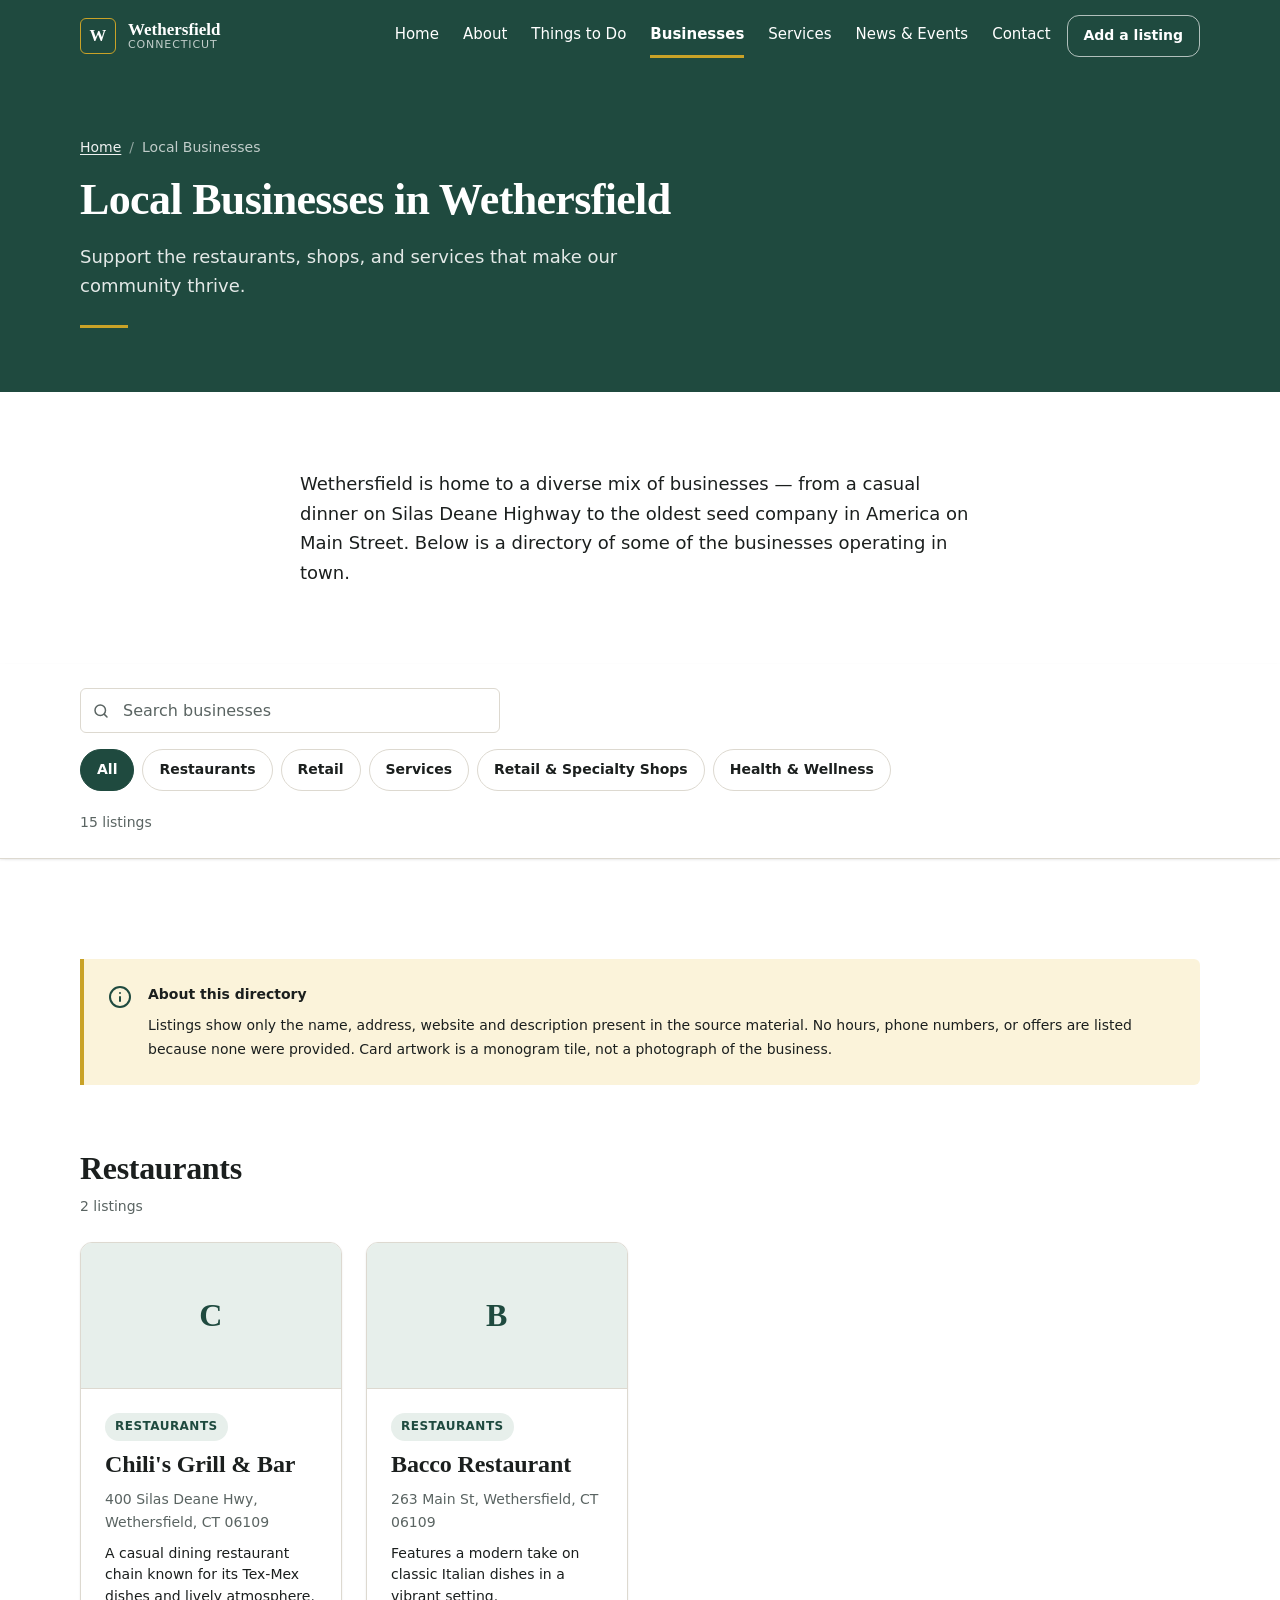
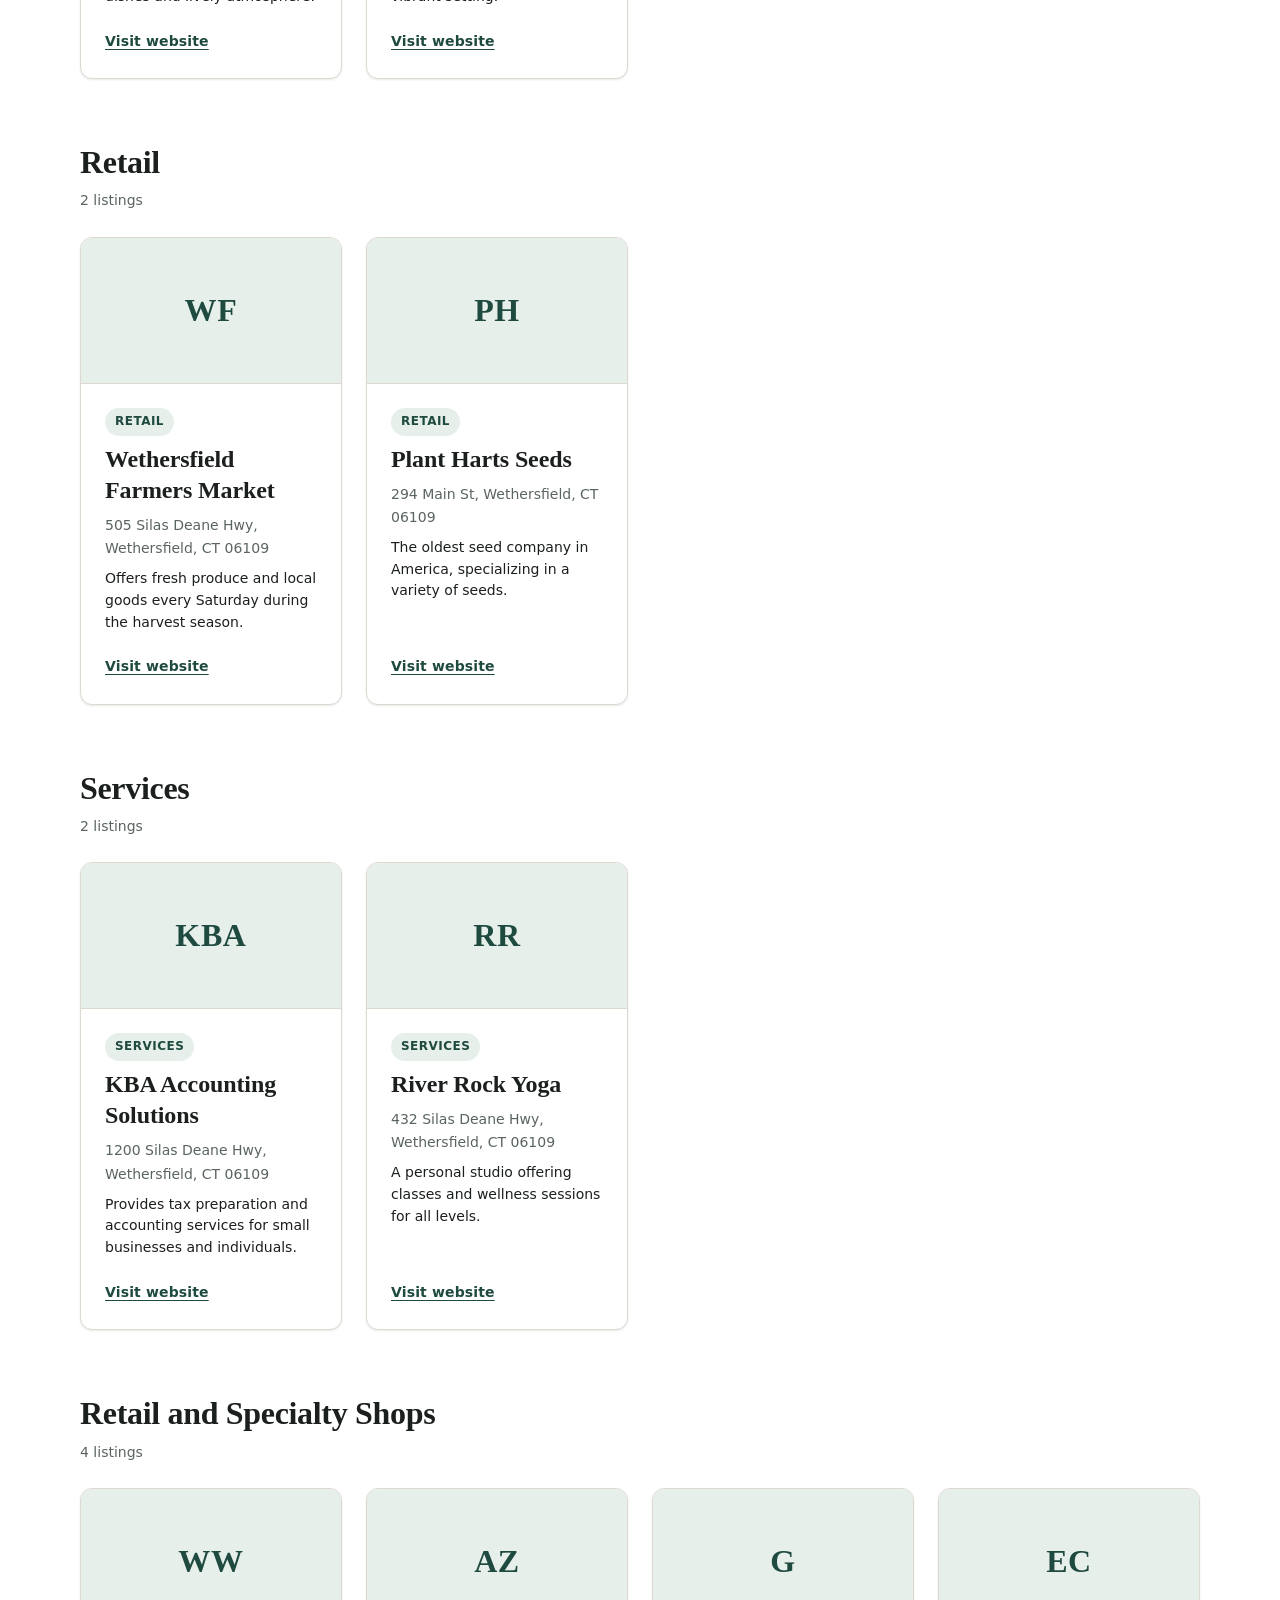
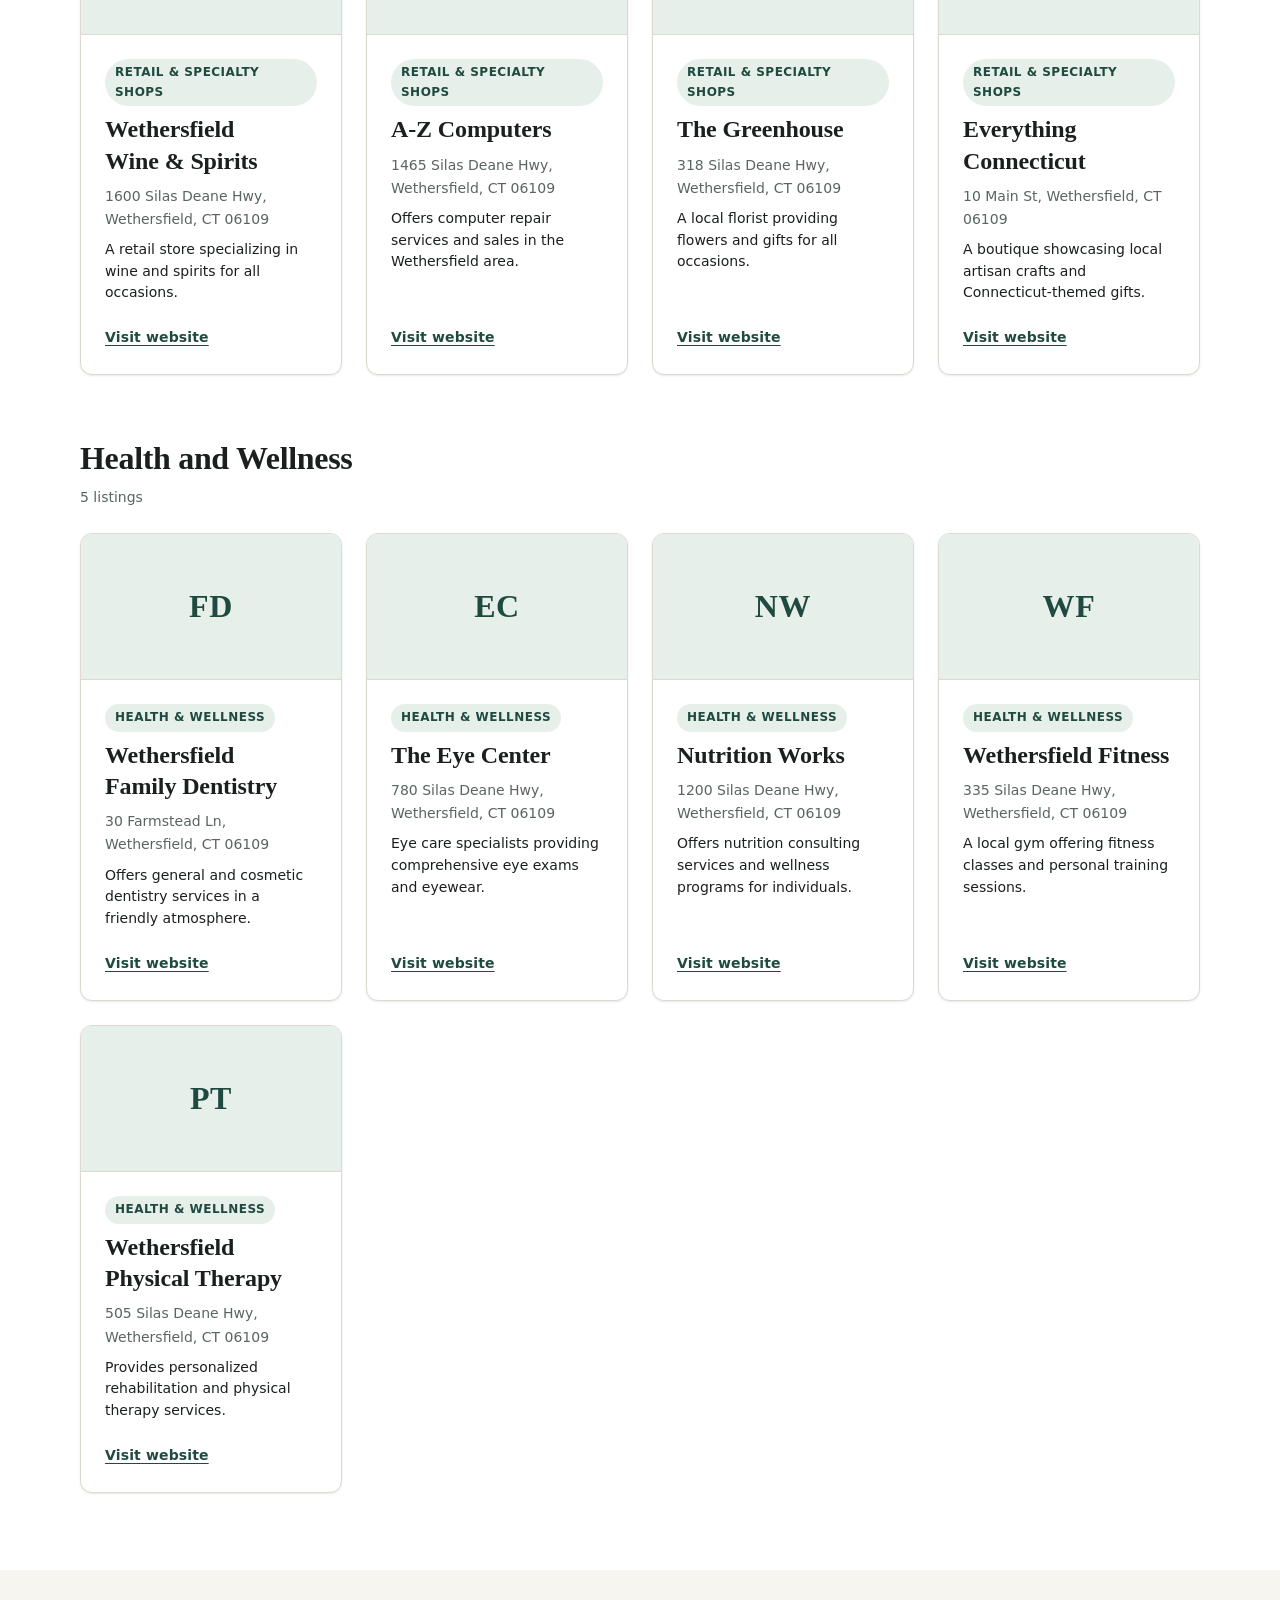
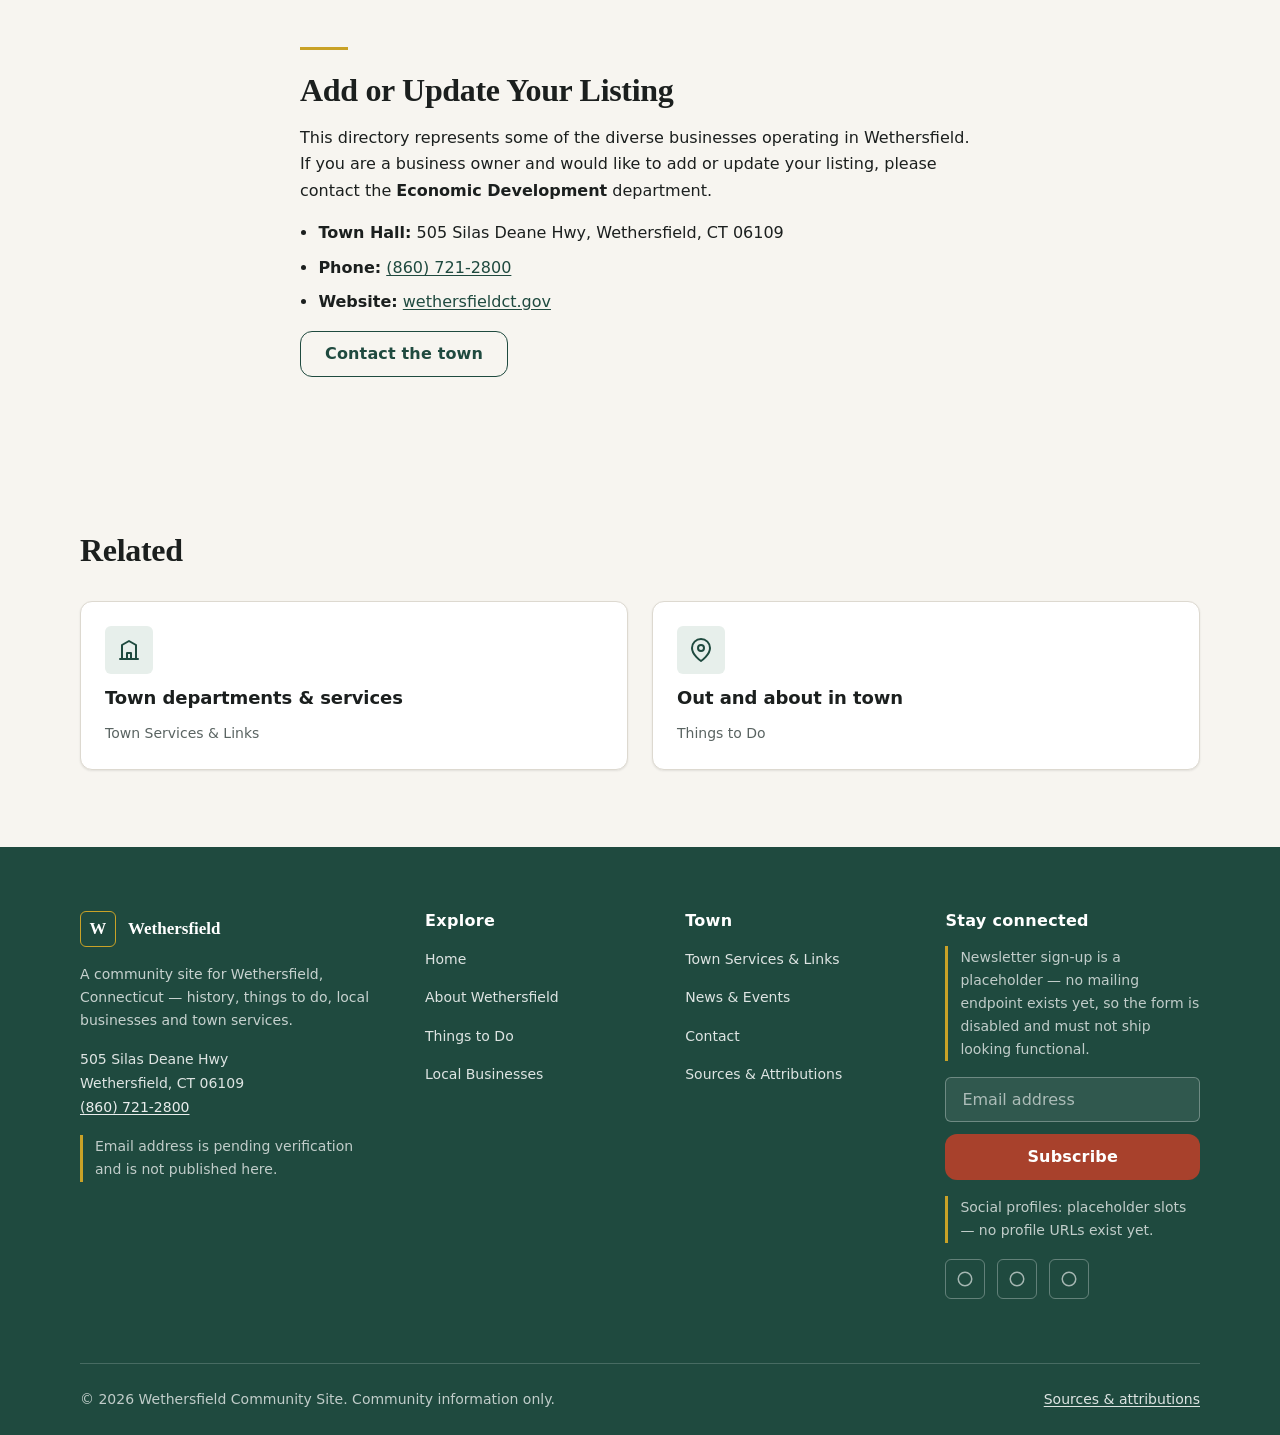
==== businesses.html @ becce9cf "Add site page: businesses.html" ====
<!DOCTYPE html>
<html lang="en">
<head>
<meta charset="utf-8">
<meta name="viewport" content="width=device-width, initial-scale=1">
<title>Wethersfield, CT Business Directory — Restaurants, Shops &amp; Services</title>
<meta name="description" content="Browse local businesses in Wethersfield, CT — restaurants, retail, specialty shops, and health &amp; wellness providers serving the community.">
<link rel="canonical" href="businesses.html">
<meta name="theme-color" content="#1F4A3F">
<meta property="og:type" content="website">
<meta property="og:site_name" content="Wethersfield Community Site">
<meta property="og:title" content="Wethersfield, CT Business Directory — Restaurants, Shops &amp; Services">
<meta property="og:description" content="Browse local businesses in Wethersfield, CT — restaurants, retail, specialty shops, and health &amp; wellness providers serving the community.">
<meta property="og:url" content="businesses.html">
<meta property="og:image" content="images/og-default.svg">
<meta property="og:image:alt" content="Wethersfield, Connecticut">
<meta name="twitter:card" content="summary_large_image">
<link rel="icon" href="images/favicon.svg" type="image/svg+xml">
<link rel="stylesheet" href="css/styles.css">
</head>
<body>
<a class="skip-link" href="#main">Skip to main content</a>

<header class="site-header">
  <div class="container header__inner">
    <a class="brand" href="index.html">
      <span class="brand__mark" aria-hidden="true">W</span>
      <span class="brand__text"><span class="brand__name">Wethersfield</span><span class="brand__sub">Connecticut</span></span>
    </a>
    <nav class="nav" aria-label="Primary">
      <ul class="nav__list">
        <li><a class="nav__link" href="index.html" title="Home">Home</a></li>
        <li><a class="nav__link" href="about.html" title="About Wethersfield">About</a></li>
        <li><a class="nav__link" href="things-to-do.html" title="Things to Do">Things to Do</a></li>
        <li><a class="nav__link" href="businesses.html" aria-current="page" title="Local Businesses">Businesses</a></li>
        <li><a class="nav__link" href="services.html" title="Town Services &amp; Links">Services</a></li>
        <li><a class="nav__link" href="news-events.html" title="News &amp; Events">News &amp; Events</a></li>
        <li><a class="nav__link" href="contact.html" title="Contact">Contact</a></li>
      </ul>
    </nav>
    <div class="header__actions">
      <a class="header__cta" href="contact.html">Add a listing</a>
      <button class="nav-toggle" type="button" aria-expanded="false" aria-controls="mobile-nav" aria-label="Open menu">
        <span class="nav-toggle__bars" aria-hidden="true"><span></span><span></span><span></span></span>
      </button>
    </div>
  </div>
</header>

<div class="mobile-nav" id="mobile-nav" aria-label="Mobile navigation">
  <div class="mobile-nav__top">
    <a class="brand" href="index.html">
      <span class="brand__mark" aria-hidden="true">W</span>
      <span class="brand__text"><span class="brand__name">Wethersfield</span><span class="brand__sub">Connecticut</span></span>
    </a>
    <button class="mobile-nav__close" type="button" aria-label="Close menu">&times;</button>
  </div>
  <nav aria-label="Primary mobile">
    <ul class="mobile-nav__list">
      <li><a class="mobile-nav__link" href="index.html">Home</a></li>
      <li><a class="mobile-nav__link" href="about.html">About</a></li>
      <li><a class="mobile-nav__link" href="things-to-do.html">Things to Do</a></li>
      <li><a class="mobile-nav__link" href="businesses.html" aria-current="page">Local Businesses</a></li>
      <li><a class="mobile-nav__link" href="services.html">Town Services</a></li>
      <li><a class="mobile-nav__link" href="news-events.html">News &amp; Events</a></li>
      <li><a class="mobile-nav__link" href="contact.html">Contact</a></li>
    </ul>
  </nav>
  <div class="mobile-nav__foot"><a class="btn btn--primary" href="contact.html">Add or update a listing</a></div>
</div>

<main id="main">

  <section class="hero--page">
    <div class="container">
      <nav class="breadcrumb" aria-label="Breadcrumb">
        <ol>
          <li><a href="index.html">Home</a></li>
          <li><span aria-current="page">Local Businesses</span></li>
        </ol>
      </nav>
      <h1>Local Businesses in Wethersfield</h1>
      <p class="lede">Support the restaurants, shops, and services that make our community thrive.</p>
      <hr class="rule-brass">
    </div>
  </section>

  <section class="section">
    <div class="container prose">
      <p class="lede">Wethersfield is home to a diverse mix of businesses — from a casual dinner on Silas Deane Highway to the oldest seed company in America on Main Street. Below is a directory of some of the businesses operating in town.</p>
    </div>
  </section>

  <!-- Directory controls -->
  <div class="filter-bar" id="directory">
    <div class="container">
      <div class="filter-bar__search">
        <svg width="18" height="18" viewBox="0 0 24 24" fill="none" stroke="currentColor" stroke-width="2" stroke-linecap="round" stroke-linejoin="round" aria-hidden="true"><circle cx="11" cy="11" r="7"/><path d="m20 20-3.5-3.5"/></svg>
        <label class="visually-hidden" for="business-search">Search businesses</label>
        <input class="input--search" id="business-search" type="search" placeholder="Search businesses" autocomplete="off">
      </div>

      <div class="chip-row" role="group" aria-label="Filter by category">
        <button class="chip" type="button" data-filter="all" aria-pressed="true">All</button>
        <button class="chip" type="button" data-filter="Restaurants" aria-pressed="false">Restaurants</button>
        <button class="chip" type="button" data-filter="Retail" aria-pressed="false">Retail</button>
        <button class="chip" type="button" data-filter="Services" aria-pressed="false">Services</button>
        <button class="chip" type="button" data-filter="Retail and Specialty Shops" aria-pressed="false">Retail &amp; Specialty Shops</button>
        <button class="chip" type="button" data-filter="Health and Wellness" aria-pressed="false">Health &amp; Wellness</button>
      </div>

      <p class="result-count" id="result-count" aria-live="polite">15 listings</p>
    </div>
  </div>

  <section class="section" aria-label="Business directory listings">
    <div class="container">
      <div class="notice-band">
        <span class="notice-band__icon" aria-hidden="true">
          <svg width="24" height="24" viewBox="0 0 24 24" fill="none" stroke="currentColor" stroke-width="2" stroke-linecap="round" stroke-linejoin="round"><circle cx="12" cy="12" r="10"/><path d="M12 16v-4"/><path d="M12 8h.01"/></svg>
        </span>
        <div class="notice-band__body">
          <p class="notice-band__title">About this directory</p>
          <p>Listings show only the name, address, website and description present in the source material. No hours, phone numbers, or offers are listed because none were provided. Card artwork is a monogram tile, not a photograph of the business.</p>
        </div>
      </div>

      <!-- Empty state (shown by JS when a filter matches nothing) -->
      <div class="empty-state" id="directory-empty" hidden>
        <svg class="empty-state__icon" width="40" height="40" viewBox="0 0 24 24" fill="none" stroke="currentColor" stroke-width="1.75" stroke-linecap="round" stroke-linejoin="round" aria-hidden="true"><circle cx="11" cy="11" r="7"/><path d="m20 20-3.5-3.5"/></svg>
        <h3>No businesses match</h3>
        <p>Try a different search term or clear the category filter.</p>
        <button class="btn btn--secondary" type="button" id="clear-filters">Clear filters</button>
      </div>

      <!-- Restaurants -->
      <div class="category-group" data-category-group="Restaurants">
        <h2>Restaurants</h2>
        <p class="category-group__count">2 listings</p>
        <div class="grid grid--business">

          <article class="card card--business business-card" data-category="Restaurants" data-name="Chili's Grill &amp; Bar" data-address="400 Silas Deane Hwy, Wethersfield, CT 06109" data-description="A casual dining restaurant chain known for its Tex-Mex dishes and lively atmosphere.">
            <div class="card__media" role="img" aria-label="Chili's Grill &amp; Bar">
              <span class="monogram" aria-hidden="true">C</span>
            </div>
            <div class="card__body">
              <span class="chip--category">Restaurants</span>
              <h3 class="card__title"><a href="https://www.chilis.com" target="_blank" rel="noopener">Chili's Grill &amp; Bar</a></h3>
              <p class="card__address tnum">400 Silas Deane Hwy, Wethersfield, CT 06109</p>
              <p class="card__desc">A casual dining restaurant chain known for its Tex-Mex dishes and lively atmosphere.</p>
              <div class="card__foot">
                <a class="btn btn--link" href="https://www.chilis.com" target="_blank" rel="noopener">Visit website</a>
              </div>
            </div>
          </article>

          <article class="card card--business business-card" data-category="Restaurants" data-name="Bacco Restaurant" data-address="263 Main St, Wethersfield, CT 06109" data-description="Features a modern take on classic Italian dishes in a vibrant setting.">
            <div class="card__media" role="img" aria-label="Bacco Restaurant">
              <span class="monogram" aria-hidden="true">B</span>
            </div>
            <div class="card__body">
              <span class="chip--category">Restaurants</span>
              <h3 class="card__title"><a href="http://www.baccorestaurant.com" target="_blank" rel="noopener">Bacco Restaurant</a></h3>
              <p class="card__address tnum">263 Main St, Wethersfield, CT 06109</p>
              <p class="card__desc">Features a modern take on classic Italian dishes in a vibrant setting.</p>
              <div class="card__foot">
                <a class="btn btn--link" href="http://www.baccorestaurant.com" target="_blank" rel="noopener">Visit website</a>
              </div>
            </div>
          </article>

        </div>
      </div>

      <!-- Retail -->
      <div class="category-group" data-category-group="Retail">
        <h2>Retail</h2>
        <p class="category-group__count">2 listings</p>
        <div class="grid grid--business">

          <article class="card card--business business-card" data-category="Retail" data-name="Wethersfield Farmers Market" data-address="505 Silas Deane Hwy, Wethersfield, CT 06109" data-description="Offers fresh produce and local goods every Saturday during the harvest season.">
            <div class="card__media" role="img" aria-label="Wethersfield Farmers Market">
              <span class="monogram" aria-hidden="true">WF</span>
            </div>
            <div class="card__body">
              <span class="chip--category">Retail</span>
              <h3 class="card__title"><a href="https://www.wethersfieldct.gov" target="_blank" rel="noopener">Wethersfield Farmers Market</a></h3>
              <p class="card__address tnum">505 Silas Deane Hwy, Wethersfield, CT 06109</p>
              <p class="card__desc">Offers fresh produce and local goods every Saturday during the harvest season.</p>
              <div class="card__foot">
                <a class="btn btn--link" href="https://www.wethersfieldct.gov" target="_blank" rel="noopener">Visit website</a>
              </div>
            </div>
          </article>

          <article class="card card--business business-card" data-category="Retail" data-name="Plant Harts Seeds" data-address="294 Main St, Wethersfield, CT 06109" data-description="The oldest seed company in America, specializing in a variety of seeds.">
            <div class="card__media" role="img" aria-label="Plant Harts Seeds">
              <span class="monogram" aria-hidden="true">PH</span>
            </div>
            <div class="card__body">
              <span class="chip--category">Retail</span>
              <h3 class="card__title"><a href="https://www.plantharts.com" target="_blank" rel="noopener">Plant Harts Seeds</a></h3>
              <p class="card__address tnum">294 Main St, Wethersfield, CT 06109</p>
              <p class="card__desc">The oldest seed company in America, specializing in a variety of seeds.</p>
              <div class="card__foot">
                <a class="btn btn--link" href="https://www.plantharts.com" target="_blank" rel="noopener">Visit website</a>
              </div>
            </div>
          </article>

        </div>
      </div>

      <!-- Services -->
      <div class="category-group" data-category-group="Services">
        <h2>Services</h2>
        <p class="category-group__count">2 listings</p>
        <div class="grid grid--business">

          <article class="card card--business business-card" data-category="Services" data-name="KBA Accounting Solutions" data-address="1200 Silas Deane Hwy, Wethersfield, CT 06109" data-description="Provides tax preparation and accounting services for small businesses and individuals.">
            <div class="card__media" role="img" aria-label="KBA Accounting Solutions">
              <span class="monogram" aria-hidden="true">KBA</span>
            </div>
            <div class="card__body">
              <span class="chip--category">Services</span>
              <h3 class="card__title"><a href="https://www.kba.com" target="_blank" rel="noopener">KBA Accounting Solutions</a></h3>
              <p class="card__address tnum">1200 Silas Deane Hwy, Wethersfield, CT 06109</p>
              <p class="card__desc">Provides tax preparation and accounting services for small businesses and individuals.</p>
              <div class="card__foot">
                <a class="btn btn--link" href="https://www.kba.com" target="_blank" rel="noopener">Visit website</a>
              </div>
            </div>
          </article>

          <article class="card card--business business-card" data-category="Services" data-name="River Rock Yoga" data-address="432 Silas Deane Hwy, Wethersfield, CT 06109" data-description="A personal studio offering classes and wellness sessions for all levels.">
            <div class="card__media" role="img" aria-label="River Rock Yoga">
              <span class="monogram" aria-hidden="true">RR</span>
            </div>
            <div class="card__body">
              <span class="chip--category">Services</span>
              <h3 class="card__title"><a href="https://www.riverrockyoga.com" target="_blank" rel="noopener">River Rock Yoga</a></h3>
              <p class="card__address tnum">432 Silas Deane Hwy, Wethersfield, CT 06109</p>
              <p class="card__desc">A personal studio offering classes and wellness sessions for all levels.</p>
              <div class="card__foot">
                <a class="btn btn--link" href="https://www.riverrockyoga.com" target="_blank" rel="noopener">Visit website</a>
              </div>
            </div>
          </article>

        </div>
      </div>

      <!-- Retail and Specialty Shops -->
      <div class="category-group" data-category-group="Retail and Specialty Shops">
        <h2>Retail and Specialty Shops</h2>
        <p class="category-group__count">4 listings</p>
        <div class="grid grid--business">

          <article class="card card--business business-card" data-category="Retail and Specialty Shops" data-name="Wethersfield Wine &amp; Spirits" data-address="1600 Silas Deane Hwy, Wethersfield, CT 06109" data-description="A retail store specializing in wine and spirits for all occasions.">
            <div class="card__media" role="img" aria-label="Wethersfield Wine &amp; Spirits">
              <span class="monogram" aria-hidden="true">WW</span>
            </div>
            <div class="card__body">
              <span class="chip--category">Retail &amp; Specialty Shops</span>
              <h3 class="card__title"><a href="https://www.wethersfieldwine.com" target="_blank" rel="noopener">Wethersfield Wine &amp; Spirits</a></h3>
              <p class="card__address tnum">1600 Silas Deane Hwy, Wethersfield, CT 06109</p>
              <p class="card__desc">A retail store specializing in wine and spirits for all occasions.</p>
              <div class="card__foot">
                <a class="btn btn--link" href="https://www.wethersfieldwine.com" target="_blank" rel="noopener">Visit website</a>
              </div>
            </div>
          </article>

          <article class="card card--business business-card" data-category="Retail and Specialty Shops" data-name="A-Z Computers" data-address="1465 Silas Deane Hwy, Wethersfield, CT 06109" data-description="Offers computer repair services and sales in the Wethersfield area.">
            <div class="card__media" role="img" aria-label="A-Z Computers">
              <span class="monogram" aria-hidden="true">AZ</span>
            </div>
            <div class="card__body">
              <span class="chip--category">Retail &amp; Specialty Shops</span>
              <h3 class="card__title"><a href="https://www.azcomputers.com" target="_blank" rel="noopener">A-Z Computers</a></h3>
              <p class="card__address tnum">1465 Silas Deane Hwy, Wethersfield, CT 06109</p>
              <p class="card__desc">Offers computer repair services and sales in the Wethersfield area.</p>
              <div class="card__foot">
                <a class="btn btn--link" href="https://www.azcomputers.com" target="_blank" rel="noopener">Visit website</a>
              </div>
            </div>
          </article>

          <article class="card card--business business-card" data-category="Retail and Specialty Shops" data-name="The Greenhouse" data-address="318 Silas Deane Hwy, Wethersfield, CT 06109" data-description="A local florist providing flowers and gifts for all occasions.">
            <div class="card__media" role="img" aria-label="The Greenhouse">
              <span class="monogram" aria-hidden="true">G</span>
            </div>
            <div class="card__body">
              <span class="chip--category">Retail &amp; Specialty Shops</span>
              <h3 class="card__title"><a href="https://www.thegreenhousect.com" target="_blank" rel="noopener">The Greenhouse</a></h3>
              <p class="card__address tnum">318 Silas Deane Hwy, Wethersfield, CT 06109</p>
              <p class="card__desc">A local florist providing flowers and gifts for all occasions.</p>
              <div class="card__foot">
                <a class="btn btn--link" href="https://www.thegreenhousect.com" target="_blank" rel="noopener">Visit website</a>
              </div>
            </div>
          </article>

          <article class="card card--business business-card" data-category="Retail and Specialty Shops" data-name="Everything Connecticut" data-address="10 Main St, Wethersfield, CT 06109" data-description="A boutique showcasing local artisan crafts and Connecticut-themed gifts.">
            <div class="card__media" role="img" aria-label="Everything Connecticut">
              <span class="monogram" aria-hidden="true">EC</span>
            </div>
            <div class="card__body">
              <span class="chip--category">Retail &amp; Specialty Shops</span>
              <h3 class="card__title"><a href="https://www.everythingconnecticut.com" target="_blank" rel="noopener">Everything Connecticut</a></h3>
              <p class="card__address tnum">10 Main St, Wethersfield, CT 06109</p>
              <p class="card__desc">A boutique showcasing local artisan crafts and Connecticut-themed gifts.</p>
              <div class="card__foot">
                <a class="btn btn--link" href="https://www.everythingconnecticut.com" target="_blank" rel="noopener">Visit website</a>
              </div>
            </div>
          </article>

        </div>
      </div>

      <!-- Health and Wellness -->
      <div class="category-group" data-category-group="Health and Wellness">
        <h2>Health and Wellness</h2>
        <p class="category-group__count">5 listings</p>
        <div class="grid grid--business">

          <article class="card card--business business-card" data-category="Health and Wellness" data-name="Wethersfield Family Dentistry" data-address="30 Farmstead Ln, Wethersfield, CT 06109" data-description="Offers general and cosmetic dentistry services in a friendly atmosphere.">
            <div class="card__media" role="img" aria-label="Wethersfield Family Dentistry">
              <span class="monogram" aria-hidden="true">FD</span>
            </div>
            <div class="card__body">
              <span class="chip--category">Health &amp; Wellness</span>
              <h3 class="card__title"><a href="https://www.wethersfieldfamilydentistry.com" target="_blank" rel="noopener">Wethersfield Family Dentistry</a></h3>
              <p class="card__address tnum">30 Farmstead Ln, Wethersfield, CT 06109</p>
              <p class="card__desc">Offers general and cosmetic dentistry services in a friendly atmosphere.</p>
              <div class="card__foot">
                <a class="btn btn--link" href="https://www.wethersfieldfamilydentistry.com" target="_blank" rel="noopener">Visit website</a>
              </div>
            </div>
          </article>

          <article class="card card--business business-card" data-category="Health and Wellness" data-name="The Eye Center" data-address="780 Silas Deane Hwy, Wethersfield, CT 06109" data-description="Eye care specialists providing comprehensive eye exams and eyewear.">
            <div class="card__media" role="img" aria-label="The Eye Center">
              <span class="monogram" aria-hidden="true">EC</span>
            </div>
            <div class="card__body">
              <span class="chip--category">Health &amp; Wellness</span>
              <h3 class="card__title"><a href="https://www.eyecenterct.com" target="_blank" rel="noopener">The Eye Center</a></h3>
              <p class="card__address tnum">780 Silas Deane Hwy, Wethersfield, CT 06109</p>
              <p class="card__desc">Eye care specialists providing comprehensive eye exams and eyewear.</p>
              <div class="card__foot">
                <a class="btn btn--link" href="https://www.eyecenterct.com" target="_blank" rel="noopener">Visit website</a>
              </div>
            </div>
          </article>

          <article class="card card--business business-card" data-category="Health and Wellness" data-name="Nutrition Works" data-address="1200 Silas Deane Hwy, Wethersfield, CT 06109" data-description="Offers nutrition consulting services and wellness programs for individuals.">
            <div class="card__media" role="img" aria-label="Nutrition Works">
              <span class="monogram" aria-hidden="true">NW</span>
            </div>
            <div class="card__body">
              <span class="chip--category">Health &amp; Wellness</span>
              <h3 class="card__title"><a href="https://www.nutritionworksct.com" target="_blank" rel="noopener">Nutrition Works</a></h3>
              <p class="card__address tnum">1200 Silas Deane Hwy, Wethersfield, CT 06109</p>
              <p class="card__desc">Offers nutrition consulting services and wellness programs for individuals.</p>
              <div class="card__foot">
                <a class="btn btn--link" href="https://www.nutritionworksct.com" target="_blank" rel="noopener">Visit website</a>
              </div>
            </div>
          </article>

          <article class="card card--business business-card" data-category="Health and Wellness" data-name="Wethersfield Fitness" data-address="335 Silas Deane Hwy, Wethersfield, CT 06109" data-description="A local gym offering fitness classes and personal training sessions.">
            <div class="card__media" role="img" aria-label="Wethersfield Fitness">
              <span class="monogram" aria-hidden="true">WF</span>
            </div>
            <div class="card__body">
              <span class="chip--category">Health &amp; Wellness</span>
              <h3 class="card__title"><a href="https://www.wethersfieldfitness.com" target="_blank" rel="noopener">Wethersfield Fitness</a></h3>
              <p class="card__address tnum">335 Silas Deane Hwy, Wethersfield, CT 06109</p>
              <p class="card__desc">A local gym offering fitness classes and personal training sessions.</p>
              <div class="card__foot">
                <a class="btn btn--link" href="https://www.wethersfieldfitness.com" target="_blank" rel="noopener">Visit website</a>
              </div>
            </div>
          </article>

          <article class="card card--business business-card" data-category="Health and Wellness" data-name="Wethersfield Physical Therapy" data-address="505 Silas Deane Hwy, Wethersfield, CT 06109" data-description="Provides personalized rehabilitation and physical therapy services.">
            <div class="card__media" role="img" aria-label="Wethersfield Physical Therapy">
              <span class="monogram" aria-hidden="true">PT</span>
            </div>
            <div class="card__body">
              <span class="chip--category">Health &amp; Wellness</span>
              <h3 class="card__title"><a href="https://www.wethersfieldpt.com" target="_blank" rel="noopener">Wethersfield Physical Therapy</a></h3>
              <p class="card__address tnum">505 Silas Deane Hwy, Wethersfield, CT 06109</p>
              <p class="card__desc">Provides personalized rehabilitation and physical therapy services.</p>
              <div class="card__foot">
                <a class="btn btn--link" href="https://www.wethersfieldpt.com" target="_blank" rel="noopener">Visit website</a>
              </div>
            </div>
          </article>

        </div>
      </div>

    </div>
  </section>

  <section class="section section--alt" aria-labelledby="add-listing">
    <div class="container prose">
      <h2 id="add-listing">Add or Update Your Listing</h2>
      <p>This directory represents some of the diverse businesses operating in Wethersfield. If you are a business owner and would like to add or update your listing, please contact the <strong>Economic Development</strong> department.</p>
      <ul>
        <li><strong>Town Hall:</strong> 505 Silas Deane Hwy, Wethersfield, CT 06109</li>
        <li><strong>Phone:</strong> <a class="tnum" href="tel:+18607212800">(860) 721-2800</a></li>
        <li><strong>Website:</strong> <a href="https://wethersfieldct.gov" target="_blank" rel="noopener">wethersfieldct.gov</a></li>
      </ul>
      <p><a class="btn btn--secondary" href="contact.html">Contact the town</a></p>
    </div>
  </section>

  <section class="section cross-links" aria-labelledby="related-title">
    <div class="container">
      <h2 id="related-title">Related</h2>
      <div class="grid grid--cards-2">
        <a class="tile" href="services.html">
          <span class="icon-tile" aria-hidden="true">
            <svg width="24" height="24" viewBox="0 0 24 24" fill="none" stroke="currentColor" stroke-width="2" stroke-linecap="round" stroke-linejoin="round"><path d="M3 21h18"/><path d="M5 21V7l7-4 7 4v14"/><path d="M10 21v-6h4v6"/></svg>
          </span>
          <h3>Town departments &amp; services</h3>
          <p>Town Services &amp; Links</p>
        </a>
        <a class="tile" href="things-to-do.html">
          <span class="icon-tile" aria-hidden="true">
            <svg width="24" height="24" viewBox="0 0 24 24" fill="none" stroke="currentColor" stroke-width="2" stroke-linecap="round" stroke-linejoin="round"><path d="M21 10c0 7-9 13-9 13s-9-6-9-13a9 9 0 0 1 18 0z"/><circle cx="12" cy="10" r="3"/></svg>
          </span>
          <h3>Out and about in town</h3>
          <p>Things to Do</p>
        </a>
      </div>
    </div>
  </section>

</main>

<footer class="site-footer">
  <div class="container">
    <div class="footer__grid">
      <div>
        <div class="footer__brand">
          <span class="brand__mark" aria-hidden="true">W</span>
          <span style="font-family:var(--font-display);font-size:1.0625rem;font-weight:600;">Wethersfield</span>
        </div>
        <p class="footer__scope">A community site for Wethersfield, Connecticut — history, things to do, local businesses and town services.</p>
        <address>
          505 Silas Deane Hwy<br>
          Wethersfield, CT 06109<br>
          <a class="tnum" href="tel:+18607212800">(860) 721-2800</a>
        </address>
        <p class="footer__placeholder" style="margin-top:var(--space-4);">Email address is pending verification and is not published here.</p>
      </div>
      <div>
        <h2>Explore</h2>
        <ul class="footer__list">
          <li><a href="index.html">Home</a></li>
          <li><a href="about.html">About Wethersfield</a></li>
          <li><a href="things-to-do.html">Things to Do</a></li>
          <li><a href="businesses.html">Local Businesses</a></li>
        </ul>
      </div>
      <div>
        <h2>Town</h2>
        <ul class="footer__list">
          <li><a href="services.html">Town Services &amp; Links</a></li>
          <li><a href="news-events.html">News &amp; Events</a></li>
          <li><a href="contact.html">Contact</a></li>
          <li><a href="sources.html">Sources &amp; Attributions</a></li>
        </ul>
      </div>
      <div>
        <h2>Stay connected</h2>
        <p class="footer__placeholder">Newsletter sign-up is a placeholder — no mailing endpoint exists yet, so the form is disabled and must not ship looking functional.</p>
        <form class="footer__form" aria-label="Newsletter sign-up (placeholder, disabled)">
          <label class="visually-hidden" for="footer-email">Email address</label>
          <input class="input" id="footer-email" name="email" type="email" placeholder="Email address" disabled>
          <button class="btn btn--primary" type="submit" disabled>Subscribe</button>
        </form>
        <p class="footer__placeholder" style="margin-top:var(--space-4);">Social profiles: placeholder slots — no profile URLs exist yet.</p>
        <ul class="footer__social" aria-label="Social profiles (placeholder)">
          <li aria-hidden="true"><svg width="18" height="18" viewBox="0 0 24 24" fill="none" stroke="currentColor" stroke-width="2"><circle cx="12" cy="12" r="9"/></svg></li>
          <li aria-hidden="true"><svg width="18" height="18" viewBox="0 0 24 24" fill="none" stroke="currentColor" stroke-width="2"><circle cx="12" cy="12" r="9"/></svg></li>
          <li aria-hidden="true"><svg width="18" height="18" viewBox="0 0 24 24" fill="none" stroke="currentColor" stroke-width="2"><circle cx="12" cy="12" r="9"/></svg></li>
        </ul>
      </div>
    </div>
    <div class="footer__bar">
      <p style="margin:0;">&copy; 2026 Wethersfield Community Site. Community information only.</p>
      <a href="sources.html">Sources &amp; attributions</a>
    </div>
  </div>
</footer>

<script src="js/app.js" defer></script>
</body>
</html>
---- css/styles.css ----
/* ==========================================================================
   Wethersfield Community Site — styles.css
   Implements design/design-system.md v1.0
   Mobile-first, no frameworks, no build step.
   ========================================================================== */

/* --------------------------------------------------------------------------
   1. Tokens
   -------------------------------------------------------------------------- */
:root {
  /* Colour */
  --color-primary: #1F4A3F;
  --color-primary-dark: #14332C;
  --color-primary-light: #E7EFEB;
  --color-secondary: #A8412C;
  --color-secondary-light: #F6E7E2;
  --color-accent: #C9A227;
  --color-ink: #1B1F1E;
  --color-ink-muted: #5A6462;
  --color-surface: #FFFFFF;
  --color-surface-alt: #F7F5F0;
  --color-border: #DDD9D0;
  --color-focus: #0B6FB8;
  --color-cta: #A8412C;
  --color-cta-hover: #8C3524;
  --color-link: #1F4A3F;
  --color-link-hover: #A8412C;
  --color-info-bg: #E7EFEB;
  --color-warn-bg: #FBF3DA;
  --color-warn-border: #C9A227;

  /* Type */
  --font-display: "Fraunces", "Iowan Old Style", Georgia, "Times New Roman", serif;
  --font-body: "Inter", system-ui, -apple-system, "Segoe UI", Roboto, Helvetica, Arial, sans-serif;
  --type-display: clamp(2.25rem, 1.6rem + 2.8vw, 3.5rem);
  --type-h1: clamp(2rem, 1.5rem + 2.2vw, 2.75rem);
  --type-h2: clamp(1.5rem, 1.25rem + 1.1vw, 2rem);
  --type-h3: clamp(1.25rem, 1.1rem + 0.6vw, 1.5rem);
  --type-h4: 1.125rem;
  --type-body-l: 1.125rem;
  --type-body: 1rem;
  --type-body-s: 0.875rem;
  --type-eyebrow: 0.8125rem;
  --type-button: 1rem;

  /* Space */
  --space-1: 4px;  --space-2: 8px;  --space-3: 12px; --space-4: 16px;
  --space-5: 24px; --space-6: 32px; --space-7: 48px; --space-8: 64px;
  --space-9: 96px; --space-10: 128px;

  /* Layout */
  --container-max: 1200px;
  --container-narrow: 760px;
  --gutter: clamp(1rem, 4vw, 2.5rem);
  --section-pad: clamp(3rem, 6vw, 5.5rem);

  /* Radius / shadow / motion */
  --radius-sm: 6px; --radius-md: 12px; --radius-lg: 20px; --radius-pill: 999px;
  --shadow-1: 0 1px 2px rgba(27,31,30,.06), 0 1px 3px rgba(27,31,30,.04);
  --shadow-2: 0 4px 12px rgba(27,31,30,.08);
  --shadow-3: 0 12px 32px rgba(27,31,30,.12);
  --ease: cubic-bezier(.2,.7,.3,1);
  --dur-fast: 120ms; --dur-base: 200ms; --dur-slow: 320ms;

  /* Depth */
  --z-base: 0; --z-sticky-header: 100; --z-dropdown: 200;
  --z-mobile-nav: 300; --z-modal: 400; --z-skip-link: 500;
}

/* --------------------------------------------------------------------------
   2. Reset & base
   -------------------------------------------------------------------------- */
*, *::before, *::after { box-sizing: border-box; }

html {
  -webkit-text-size-adjust: 100%;
  scroll-behavior: smooth;
  scroll-padding-top: 88px;
}

body {
  margin: 0;
  font-family: var(--font-body);
  font-size: var(--type-body);
  line-height: 1.65;
  color: var(--color-ink);
  background: var(--color-surface);
  -webkit-font-smoothing: antialiased;
}

h1, h2, h3, h4 {
  font-family: var(--font-display);
  font-optical-sizing: auto;
  margin: 0 0 var(--space-4);
  text-wrap: balance;
}
h1 { font-size: var(--type-h1); line-height: 1.15; letter-spacing: -0.015em; font-weight: 600; }
h2 { font-size: var(--type-h2); line-height: 1.2; letter-spacing: -0.01em; font-weight: 600; }
h3 { font-size: var(--type-h3); line-height: 1.3; letter-spacing: -0.005em; font-weight: 600; }
h4 { font-size: var(--type-h4); line-height: 1.35; font-weight: 600; font-family: var(--font-body); }

p { margin: 0 0 var(--space-4); }
p:last-child { margin-bottom: 0; }

ul, ol { margin: 0 0 var(--space-4); padding-left: 1.15em; }
li { margin-bottom: var(--space-2); }

a { color: var(--color-link); text-decoration: underline; text-underline-offset: 2px; }
a:hover { color: var(--color-link-hover); }

img, svg { max-width: 100%; display: block; }

address { font-style: normal; }

button { font: inherit; }

/* Focus: never removed without replacement */
:focus-visible {
  outline: 3px solid var(--color-focus);
  outline-offset: 2px;
  border-radius: var(--radius-sm);
}

/* --------------------------------------------------------------------------
   3. Utilities
   -------------------------------------------------------------------------- */
.container {
  width: 100%;
  max-width: var(--container-max);
  margin-inline: auto;
  padding-inline: var(--gutter);
}
.container--narrow { max-width: var(--container-narrow); }

.section { padding-block: var(--section-pad); }
.section--alt { background: var(--color-surface-alt); }
.section--tint { background: var(--color-primary-light); }
.section--primary { background: var(--color-primary); color: #fff; }
.section--primary h2 { color: #fff; }

.measure { max-width: 68ch; }
.measure--lede { max-width: 52ch; }
.measure--card { max-width: 42ch; }

.tnum { font-variant-numeric: tabular-nums; }

.visually-hidden {
  position: absolute !important;
  width: 1px; height: 1px;
  padding: 0; margin: -1px;
  overflow: hidden; clip: rect(0 0 0 0);
  white-space: nowrap; border: 0;
}

.skip-link {
  position: absolute;
  top: -100px; left: var(--space-4);
  z-index: var(--z-skip-link);
  background: var(--color-primary);
  color: #fff;
  padding: var(--space-3) var(--space-5);
  border-radius: 0 0 var(--radius-sm) var(--radius-sm);
  text-decoration: none;
  font-weight: 600;
}
.skip-link:focus { top: 0; color: #fff; }

.eyebrow {
  font-size: var(--type-eyebrow);
  font-weight: 600;
  letter-spacing: 0.08em;
  text-transform: uppercase;
  color: var(--color-secondary);
  margin: 0 0 var(--space-3);
}
.section--primary .eyebrow { color: var(--color-accent); }

.lede { font-size: var(--type-body-l); line-height: 1.65; }

.rule-brass {
  width: 48px; height: 3px;
  background: var(--color-accent);
  border: 0; margin: 0 0 var(--space-5);
}

.section-head { margin-bottom: var(--space-7); }
.section-head--row {
  display: flex; flex-wrap: wrap;
  align-items: baseline; justify-content: space-between;
  gap: var(--space-4);
}
.section-head p { color: var(--color-ink-muted); margin: 0; }

/* --------------------------------------------------------------------------
   4. Header & navigation
   -------------------------------------------------------------------------- */
.site-header {
  position: sticky;
  top: 0;
  z-index: var(--z-sticky-header);
  background: var(--color-primary);
  color: #fff;
  transition: box-shadow var(--dur-base) var(--ease);
}
.site-header.is-scrolled { box-shadow: var(--shadow-2); }

.header__inner {
  display: flex;
  align-items: center;
  gap: var(--space-4);
  min-height: 60px;
}
@media (min-width: 768px) { .header__inner { min-height: 72px; } }

.brand {
  display: flex; align-items: center; gap: var(--space-3);
  color: #fff; text-decoration: none;
  margin-right: auto;
  min-height: 44px;
}
.brand:hover { color: #fff; }
.brand__mark {
  width: 36px; height: 36px; flex: none;
  display: grid; place-items: center;
  border: 1.5px solid var(--color-accent);
  border-radius: var(--radius-sm);
  font-family: var(--font-display);
  font-size: 1.05rem; font-weight: 600;
  color: #fff;
}
.brand__text { display: flex; flex-direction: column; line-height: 1.15; }
.brand__name { font-family: var(--font-display); font-size: 1.0625rem; font-weight: 600; }
.brand__sub {
  font-size: 0.6875rem; letter-spacing: 0.08em;
  text-transform: uppercase; color: rgba(255,255,255,.72);
}

.nav { display: none; }
@media (min-width: 768px) {
  .nav { display: block; }
  .nav__list {
    display: flex; align-items: center; gap: var(--space-5);
    list-style: none; margin: 0; padding: 0;
  }
  .nav__list li { margin: 0; }
  .nav__link {
    display: inline-block;
    padding: var(--space-2) 0;
    color: #fff; text-decoration: none;
    font-size: 0.9375rem; font-weight: 500;
    border-bottom: 3px solid transparent;
    transition: border-color var(--dur-fast) var(--ease);
  }
  .nav__link:hover { color: #fff; border-bottom-color: rgba(255,255,255,.5); }
  .nav__link[aria-current="page"] {
    font-weight: 700;
    border-bottom-color: var(--color-accent);
  }
}

.header__actions { display: flex; align-items: center; gap: var(--space-2); }

.header__cta {
  display: none;
  padding: var(--space-2) var(--space-4);
  min-height: 40px;
  align-items: center;
  border: 1.5px solid rgba(255,255,255,.65);
  border-radius: var(--radius-md);
  color: #fff; text-decoration: none;
  font-size: var(--type-body-s); font-weight: 600;
  white-space: nowrap;
}
.header__cta:hover { background: rgba(255,255,255,.14); color: #fff; }
@media (min-width: 1024px) { .header__cta { display: inline-flex; } }

.nav-toggle {
  display: inline-flex;
  align-items: center; justify-content: center;
  width: 44px; height: 44px;
  padding: 0;
  background: transparent;
  border: 1.5px solid rgba(255,255,255,.4);
  border-radius: var(--radius-sm);
  color: #fff;
  cursor: pointer;
}
.nav-toggle:hover { background: rgba(255,255,255,.12); }
.nav-toggle__bars { width: 20px; height: 14px; position: relative; }
.nav-toggle__bars span {
  position: absolute; left: 0; width: 100%; height: 2px;
  background: currentColor; border-radius: 2px;
}
.nav-toggle__bars span:nth-child(1) { top: 0; }
.nav-toggle__bars span:nth-child(2) { top: 6px; }
.nav-toggle__bars span:nth-child(3) { top: 12px; }
@media (min-width: 768px) { .nav-toggle { display: none; } }

/* Mobile nav panel */
.mobile-nav {
  position: fixed;
  inset: 0;
  z-index: var(--z-mobile-nav);
  background: var(--color-primary);
  color: #fff;
  display: flex;
  flex-direction: column;
  padding: var(--space-4);
  transform: translateY(-100%);
  visibility: hidden;
  transition: transform var(--dur-slow) var(--ease), visibility var(--dur-slow);
  overflow-y: auto;
}
.mobile-nav.is-open { transform: translateY(0); visibility: visible; }
.mobile-nav__top {
  display: flex; align-items: center; justify-content: space-between;
  margin-bottom: var(--space-6);
  min-height: 44px;
}
.mobile-nav__close {
  width: 44px; height: 44px;
  display: grid; place-items: center;
  background: transparent;
  border: 1.5px solid rgba(255,255,255,.4);
  border-radius: var(--radius-sm);
  color: #fff; font-size: 1.35rem; line-height: 1;
  cursor: pointer;
}
.mobile-nav__close:hover { background: rgba(255,255,255,.12); }
.mobile-nav__list { list-style: none; margin: 0; padding: 0; }
.mobile-nav__list li { margin: 0; }
.mobile-nav__link {
  display: block;
  padding: var(--space-4) 0;
  font-family: var(--font-display);
  font-size: var(--type-h3);
  color: #fff; text-decoration: none;
  border-bottom: 1px solid rgba(255,255,255,.15);
}
.mobile-nav__link:hover { color: var(--color-accent); }
.mobile-nav__link[aria-current="page"] {
  color: var(--color-accent);
  box-shadow: inset 3px 0 0 var(--color-accent);
  padding-left: var(--space-3);
}
.mobile-nav__foot { margin-top: var(--space-7); padding-top: var(--space-5); }
@media (min-width: 768px) { .mobile-nav { display: none; } }

body.nav-open { overflow: hidden; }

/* --------------------------------------------------------------------------
   5. Hero
   -------------------------------------------------------------------------- */
.hero--home {
  background: var(--color-surface-alt);
  border-top: 2px solid var(--color-accent);
  padding-block: clamp(2.5rem, 6vw, 5rem);
}
.hero__grid { display: grid; gap: var(--space-7); }
@media (min-width: 1024px) {
  .hero__grid { grid-template-columns: 6fr 6fr; align-items: center; gap: var(--space-8); }
}
.hero__title {
  font-size: var(--type-display);
  line-height: 1.10;
  letter-spacing: -0.02em;
  font-weight: 600;
  margin-bottom: var(--space-5);
}
.hero__ctas {
  display: flex; flex-wrap: wrap; gap: var(--space-3);
  margin-top: var(--space-6);
}
.hero__media {
  aspect-ratio: 4 / 3;
  border-radius: var(--radius-md);
  overflow: hidden;
  display: grid;
  place-items: center;
  position: relative;
  background: linear-gradient(155deg, var(--color-primary-light) 0%, var(--color-primary) 80%);
}
@media (min-width: 1024px) { .hero__media { border-radius: var(--radius-lg); } }
.hero__media .media-art { width: 100%; height: 100%; }
.hero__caption {
  position: absolute;
  inset: auto 0 0 0;
  padding: var(--space-3) var(--space-4);
  background: rgba(20,51,44,.9);
  color: #fff;
  font-size: var(--type-body-s);
}

/* Interior hero */
.hero--page {
  background: var(--color-primary);
  color: #fff;
  padding-block: var(--space-8);
}
.hero--page h1 { color: #fff; margin-bottom: var(--space-4); }
.hero--page .lede { color: rgba(255,255,255,.88); max-width: 52ch; }
.breadcrumb {
  font-size: var(--type-body-s);
  color: rgba(255,255,255,.72);
  margin-bottom: var(--space-4);
}
.breadcrumb ol {
  display: flex; flex-wrap: wrap; align-items: center; gap: var(--space-2);
  list-style: none; margin: 0; padding: 0;
}
.breadcrumb li { margin: 0; display: flex; align-items: center; gap: var(--space-2); }
.breadcrumb li + li::before { content: "/"; color: rgba(255,255,255,.5); }
.breadcrumb a { color: rgba(255,255,255,.92); text-decoration: underline; }
.breadcrumb a:hover { color: #fff; }
.hero--page .rule-brass { margin-top: var(--space-5); margin-bottom: 0; }
.hero__lede { margin-top: var(--space-5); }

/* Anchor bar (Services, About) */
.anchor-bar { background: var(--color-primary-dark); }
.anchor-bar__inner { border-top: 1px solid rgba(255,255,255,.14); }
.anchor-bar__list {
  display: flex; gap: var(--space-2);
  list-style: none; margin: 0;
  padding: var(--space-3) 0;
  overflow-x: auto;
}
.anchor-bar__list li { margin: 0; flex: none; }
.anchor-bar__link {
  display: inline-block;
  padding: var(--space-2) var(--space-4);
  border: 1px solid rgba(255,255,255,.35);
  border-radius: var(--radius-pill);
  color: #fff; text-decoration: none;
  font-size: var(--type-body-s); font-weight: 600;
  white-space: nowrap;
}
.anchor-bar__link:hover { background: rgba(255,255,255,.14); color: #fff; }

/* --------------------------------------------------------------------------
   6. Buttons
   -------------------------------------------------------------------------- */
.btn {
  display: inline-flex;
  align-items: center;
  justify-content: center;
  gap: var(--space-2);
  min-height: 44px;
  padding: 0.875rem 1.5rem;
  border-radius: var(--radius-md);
  font-size: var(--type-button);
  font-weight: 600;
  letter-spacing: 0.01em;
  line-height: 1;
  text-decoration: none;
  cursor: pointer;
  border: 1.5px solid transparent;
  transition: background var(--dur-base) var(--ease),
              transform var(--dur-base) var(--ease),
              box-shadow var(--dur-base) var(--ease),
              color var(--dur-base) var(--ease);
}
.btn:hover { transform: translateY(-1px); box-shadow: var(--shadow-2); }

.btn--primary { background: var(--color-cta); color: #fff; }
.btn--primary:hover { background: var(--color-cta-hover); color: #fff; }

.btn--secondary {
  background: transparent;
  color: var(--color-primary);
  border-color: var(--color-primary);
}
.btn--secondary:hover { background: var(--color-primary-light); color: var(--color-primary); }

.btn--ghost-inverse {
  background: transparent;
  color: #fff;
  border-color: rgba(255,255,255,.65);
}
.btn--ghost-inverse:hover { background: rgba(255,255,255,.14); color: #fff; }

.btn--link {
  display: inline-flex;
  align-items: center;
  gap: var(--space-2);
  min-height: 0;
  padding: 0;
  border: 0;
  border-radius: 0;
  background: none;
  color: var(--color-link);
  font-size: var(--type-body-s);
  font-weight: 600;
  text-decoration: underline;
  text-underline-offset: 3px;
}
.btn--link:hover { color: var(--color-link-hover); transform: none; box-shadow: none; }

/* --------------------------------------------------------------------------
   7. Cards
   -------------------------------------------------------------------------- */
.card {
  background: var(--color-surface);
  border: 1px solid var(--color-border);
  border-radius: var(--radius-md);
  padding: var(--space-5);
  box-shadow: var(--shadow-1);
  transition: box-shadow var(--dur-base) var(--ease),
              transform var(--dur-base) var(--ease),
              border-color var(--dur-base) var(--ease);
}

.grid { display: grid; gap: var(--space-5); }

.grid--cards-3 { grid-template-columns: 1fr; }
@media (min-width: 640px) { .grid--cards-3 { grid-template-columns: repeat(2, 1fr); } }
@media (min-width: 1024px) { .grid--cards-3 { grid-template-columns: repeat(3, 1fr); } }

.grid--cards-2 { grid-template-columns: 1fr; }
@media (min-width: 640px) { .grid--cards-2 { grid-template-columns: repeat(2, 1fr); } }

.grid--business { grid-template-columns: 1fr; }
@media (min-width: 640px) { .grid--business { grid-template-columns: repeat(2, 1fr); } }
@media (min-width: 1024px) { .grid--business { grid-template-columns: repeat(3, 1fr); } }
@media (min-width: 1280px) { .grid--business { grid-template-columns: repeat(4, 1fr); } }

.grid--stats { grid-template-columns: 1fr; }
@media (min-width: 640px) { .grid--stats { grid-template-columns: repeat(2, 1fr); } }
@media (min-width: 1024px) { .grid--stats { grid-template-columns: repeat(4, 1fr); } }

.grid--tiles { grid-template-columns: 1fr; }
@media (min-width: 640px) { .grid--tiles { grid-template-columns: repeat(2, 1fr); } }
@media (min-width: 1024px) { .grid--tiles { grid-template-columns: repeat(4, 1fr); } }

/* Business card */
.card--business {
  display: flex;
  flex-direction: column;
  position: relative;
  padding: 0;
  overflow: hidden;
}
.card--business:hover {
  box-shadow: var(--shadow-2);
  transform: translateY(-2px);
  border-color: var(--color-primary-light);
}
.card__media {
  aspect-ratio: 16 / 9;
  background: var(--color-primary-light);
  display: grid;
  place-items: center;
  border-bottom: 1px solid var(--color-border);
}
.monogram {
  font-family: var(--font-display);
  font-size: 2rem;
  font-weight: 600;
  color: var(--color-primary);
  letter-spacing: 0.02em;
}
.card__body {
  padding: var(--space-5);
  display: flex;
  flex-direction: column;
  gap: var(--space-2);
  flex: 1;
}
.chip--category {
  align-self: flex-start;
  font-size: 0.75rem;
  font-weight: 600;
  letter-spacing: 0.04em;
  text-transform: uppercase;
  color: var(--color-primary);
  background: var(--color-primary-light);
  border-radius: var(--radius-pill);
  padding: 4px 10px;
}
.card__title {
  font-family: var(--font-display);
  font-size: var(--type-h3);
  font-weight: 600;
  line-height: 1.3;
  margin: 0;
}
.card__title a { color: var(--color-ink); text-decoration: none; }
.card__title a::after { content: ""; position: absolute; inset: 0; }
.card__title a:hover { color: var(--color-link-hover); }
.card__address {
  font-size: var(--type-body-s);
  color: var(--color-ink-muted);
  margin: 0;
}
.card__desc {
  font-size: var(--type-body-s);
  line-height: 1.55;
  max-width: 42ch;
  margin: 0;
}
.card__foot { margin-top: auto; padding-top: var(--space-3); }

/* Attraction card */
.card--attraction { display: flex; flex-direction: column; padding: 0; overflow: hidden; }
.card--attraction .card__media { aspect-ratio: 4 / 3; }
.media-art { width: 100%; height: 100%; }

/* Service card */
.card--service { display: flex; flex-direction: column; gap: var(--space-3); }
.card--service h3 { margin: 0; font-size: var(--type-h4); font-family: var(--font-body); font-weight: 600; }
.card--service p { font-size: var(--type-body-s); margin: 0; color: var(--color-ink); }
.card--service .card__foot { padding-top: var(--space-2); }

.icon-tile {
  width: 48px; height: 48px; flex: none;
  display: grid; place-items: center;
  border-radius: var(--radius-sm);
  background: var(--color-primary-light);
  color: var(--color-primary);
}
.icon-tile--brass { background: var(--color-warn-bg); }

/* Stat card */
.card--stat { text-align: left; }
.card__figure {
  display: block;
  font-family: var(--font-display);
  font-size: var(--type-h1);
  font-weight: 600;
  line-height: 1;
  color: var(--color-primary);
  margin-bottom: var(--space-2);
}
.card__label {
  display: block;
  font-size: 0.75rem;
  font-weight: 600;
  letter-spacing: 0.08em;
  text-transform: uppercase;
  color: var(--color-ink-muted);
}

/* Quick-link tile */
.tile {
  display: flex;
  flex-direction: column;
  gap: var(--space-3);
  padding: var(--space-5);
  background: var(--color-surface);
  border: 1px solid var(--color-border);
  border-radius: var(--radius-md);
  box-shadow: var(--shadow-1);
  text-decoration: none;
  color: var(--color-ink);
  transition: box-shadow var(--dur-base) var(--ease), transform var(--dur-base) var(--ease);
}
.tile:hover { box-shadow: var(--shadow-2); transform: translateY(-2px); color: var(--color-ink); }
.tile h3 { margin: 0; font-size: var(--type-h4); font-family: var(--font-body); font-weight: 600; }
.tile p { margin: 0; font-size: var(--type-body-s); color: var(--color-ink-muted); }

/* --------------------------------------------------------------------------
   8. Splits, prose, tables, lists
   -------------------------------------------------------------------------- */
.split { display: grid; gap: var(--space-7); }
@media (min-width: 1024px) {
  .split--8-4 { grid-template-columns: 8fr 4fr; align-items: start; }
  .split--6-6 { grid-template-columns: 6fr 6fr; align-items: start; }
}

.prose { max-width: var(--container-narrow); }
.prose h2 {
  margin-top: var(--space-8);
  padding-top: var(--space-5);
  position: relative;
}
.prose h2::before {
  content: "";
  position: absolute;
  top: 0; left: 0;
  width: 48px; height: 3px;
  background: var(--color-accent);
}
.prose h2:first-child { margin-top: 0; }
.prose h3 { margin-top: var(--space-6); }

.source-row {
  display: flex;
  flex-wrap: wrap;
  gap: var(--space-4);
  margin-top: var(--space-4);
  padding-top: var(--space-4);
  border-top: 1px solid var(--color-border);
}
.source-link {
  display: inline-flex;
  align-items: center;
  gap: var(--space-2);
  font-size: var(--type-body-s);
  color: var(--color-ink-muted);
  margin: 0;
}
.source-link a { color: var(--color-ink-muted); }
.source-link a:hover { color: var(--color-link-hover); }

.table-wrap { overflow-x: auto; margin-block: var(--space-5); }
.data-table { width: 100%; border-collapse: collapse; font-size: var(--type-body-s); }
.data-table caption {
  text-align: left;
  font-size: var(--type-body-s);
  color: var(--color-ink-muted);
  margin-bottom: var(--space-2);
}
.data-table th, .data-table td {
  text-align: left;
  padding: var(--space-3) var(--space-4);
  border-bottom: 1px solid var(--color-border);
}
.data-table th { font-weight: 600; background: var(--color-primary-light); color: var(--color-primary); }

.list--plain { list-style: none; margin: 0; padding: 0; }
.list--plain li { padding: var(--space-4) 0; border-bottom: 1px solid var(--color-border); margin: 0; }
.list--plain li:first-child { border-top: 1px solid var(--color-border); }

.detail-list { margin: 0; padding: 0; list-style: none; }
.detail-list li {
  display: flex; gap: var(--space-3);
  align-items: flex-start;
  padding: var(--space-3) 0;
  border-bottom: 1px solid var(--color-border);
  margin: 0;
  font-size: var(--type-body-s);
}
.detail-list li:last-child { border-bottom: 0; }
.detail-list svg { flex: none; margin-top: 3px; color: var(--color-primary); }

/* --------------------------------------------------------------------------
   9. Notice band
   -------------------------------------------------------------------------- */
.notice-band {
  display: flex;
  gap: var(--space-4);
  background: var(--color-warn-bg);
  border-left: 4px solid var(--color-warn-border);
  border-radius: 0 var(--radius-sm) var(--radius-sm) 0;
  padding: var(--space-5);
  margin-block: var(--space-5);
}
.notice-band__icon { flex: none; color: var(--color-primary); margin-top: 2px; }
.notice-band__body { font-size: var(--type-body-s); color: var(--color-ink); }
.notice-band__title { font-weight: 700; margin-bottom: var(--space-2); }
.notice-band__body p { margin: 0 0 var(--space-2); }
.notice-band__body p:last-child { margin-bottom: 0; }

.notice-inline {
  display: inline-flex;
  align-items: center;
  gap: var(--space-2);
  background: var(--color-warn-bg);
  border-left: 3px solid var(--color-warn-border);
  border-radius: 0 var(--radius-sm) var(--radius-sm) 0;
  padding: var(--space-2) var(--space-3);
  font-size: var(--type-body-s);
  color: var(--color-ink);
}

/* --------------------------------------------------------------------------
   10. Directory controls
   -------------------------------------------------------------------------- */
.filter-bar {
  background: var(--color-surface);
  border-bottom: 1px solid var(--color-border);
  padding-block: var(--space-5);
}
@media (min-width: 768px) {
  .filter-bar {
    position: sticky;
    top: 72px;
    z-index: 50;
    box-shadow: var(--shadow-1);
  }
}
.filter-bar__search { position: relative; max-width: 420px; margin-bottom: var(--space-4); }
.filter-bar__search svg {
  position: absolute;
  left: var(--space-3);
  top: 50%;
  transform: translateY(-50%);
  color: var(--color-ink-muted);
  pointer-events: none;
}
.input--search {
  width: 100%;
  min-height: 44px;
  padding: var(--space-3) var(--space-4) var(--space-3) calc(var(--space-4) + 26px);
  font-family: var(--font-body);
  font-size: var(--type-body);
  color: var(--color-ink);
  background: var(--color-surface);
  border: 1px solid var(--color-border);
  border-radius: var(--radius-sm);
}
.input--search::placeholder { color: var(--color-ink-muted); }

.chip-row {
  display: flex;
  gap: var(--space-2);
  overflow-x: auto;
  padding-bottom: var(--space-2);
  margin-bottom: var(--space-3);
  -webkit-overflow-scrolling: touch;
}
.chip {
  flex: none;
  min-height: 36px;
  padding: var(--space-2) var(--space-4);
  border: 1px solid var(--color-border);
  border-radius: var(--radius-pill);
  background: var(--color-surface);
  color: var(--color-ink);
  font-size: var(--type-body-s);
  font-weight: 600;
  cursor: pointer;
  white-space: nowrap;
  transition: background var(--dur-fast) var(--ease), color var(--dur-fast) var(--ease);
}
.chip:hover { border-color: var(--color-primary); }
.chip[aria-pressed="true"] {
  background: var(--color-primary);
  border-color: var(--color-primary);
  color: #fff;
}
.result-count { font-size: var(--type-body-s); color: var(--color-ink-muted); margin: 0; }

.empty-state {
  text-align: center;
  padding: var(--space-9) var(--space-5);
  border: 1px dashed var(--color-border);
  border-radius: var(--radius-md);
  background: var(--color-surface-alt);
}
.empty-state__icon { color: var(--color-accent); margin: 0 auto var(--space-4); }
.empty-state h3 { margin-bottom: var(--space-3); }
.empty-state p { color: var(--color-ink-muted); font-size: var(--type-body-s); margin-bottom: var(--space-5); }

.category-group { margin-top: var(--space-8); }
.category-group > h2 { margin-bottom: var(--space-2); }
.category-group__count { font-size: var(--type-body-s); color: var(--color-ink-muted); margin: 0 0 var(--space-5); }
.category-group[hidden] { display: none; }
.business-card[hidden] { display: none; }

/* --------------------------------------------------------------------------
   11. Forms
   -------------------------------------------------------------------------- */
.field { margin-bottom: var(--space-5); }
.field label {
  display: block;
  font-size: var(--type-body-s);
  font-weight: 600;
  margin-bottom: var(--space-2);
}
.field .hint { display: block; font-weight: 400; color: var(--color-ink-muted); font-size: var(--type-body-s); }
.input, .textarea, .select {
  width: 100%;
  min-height: 44px;
  padding: var(--space-3) var(--space-4);
  font-family: var(--font-body);
  font-size: var(--type-body);
  color: var(--color-ink);
  background: var(--color-surface);
  border: 1px solid var(--color-border);
  border-radius: var(--radius-sm);
}
.textarea { min-height: 140px; resize: vertical; }
.field-row { display: grid; gap: var(--space-5); }
@media (min-width: 768px) { .field-row { grid-template-columns: 1fr 1fr; } }
.required { color: var(--color-secondary); font-weight: 700; }

.form-note {
  font-size: var(--type-body-s);
  color: var(--color-ink-muted);
  margin-top: var(--space-4);
}

/* --------------------------------------------------------------------------
   12. Cross-link band
   -------------------------------------------------------------------------- */
.cross-links { background: var(--color-surface-alt); }
.cross-links h2 { margin-bottom: var(--space-6); }

/* --------------------------------------------------------------------------
   13. Closing CTA band
   -------------------------------------------------------------------------- */
.cta-band {
  background: var(--color-primary);
  color: #fff;
  padding-block: var(--space-8);
  text-align: center;
}
.cta-band h2 { color: #fff; margin-bottom: var(--space-5); }
.cta-band p { color: rgba(255,255,255,.85); max-width: 52ch; margin-inline: auto; margin-bottom: var(--space-6); }

/* --------------------------------------------------------------------------
   14. Footer
   -------------------------------------------------------------------------- */
.site-footer {
  background: var(--color-primary);
  color: #fff;
  padding-block: var(--space-8) var(--space-5);
}
.footer__grid {
  display: grid;
  gap: var(--space-7);
  grid-template-columns: 1fr;
}
@media (min-width: 640px) { .footer__grid { grid-template-columns: repeat(2, 1fr); } }
@media (min-width: 1024px) { .footer__grid { grid-template-columns: 1.4fr 1fr 1fr 1.2fr; } }

.site-footer h2, .site-footer h3 {
  font-family: var(--font-body);
  font-size: var(--type-body);
  font-weight: 600;
  color: #fff;
  margin: 0 0 var(--space-4);
  letter-spacing: 0.02em;
}
.footer__brand { display: flex; align-items: center; gap: var(--space-3); margin-bottom: var(--space-4); }
.footer__brand .brand__mark { border-color: var(--color-accent); }
.footer__scope { font-size: var(--type-body-s); color: rgba(255,255,255,.75); margin-bottom: var(--space-4); }
.site-footer address { font-size: var(--type-body-s); color: rgba(255,255,255,.85); line-height: 1.7; }
.site-footer address a { color: rgba(255,255,255,.9); }
.site-footer address a:hover { color: #fff; }

.footer__list { list-style: none; margin: 0; padding: 0; }
.footer__list li { margin: 0 0 var(--space-3); }
.footer__list a {
  color: rgba(255,255,255,.85);
  text-decoration: none;
  font-size: var(--type-body-s);
  display: inline-flex;
  min-height: 24px;
  align-items: center;
}
.footer__list a:hover { color: #fff; text-decoration: underline; }

.footer__form { display: flex; flex-direction: column; gap: var(--space-3); }
.footer__form .input {
  background: rgba(255,255,255,.08);
  border-color: rgba(255,255,255,.3);
  color: #fff;
}
.footer__form .input::placeholder { color: rgba(255,255,255,.6); }
.footer__placeholder {
  font-size: var(--type-body-s);
  color: rgba(255,255,255,.72);
  border-left: 3px solid var(--color-accent);
  padding-left: var(--space-3);
  margin: 0 0 var(--space-4);
}
.footer__social {
  display: flex; gap: var(--space-3); list-style: none; margin: 0; padding: 0;
}
.footer__social li {
  margin: 0;
  width: 40px; height: 40px;
  display: grid; place-items: center;
  border: 1px solid rgba(255,255,255,.3);
  border-radius: var(--radius-sm);
  color: rgba(255,255,255,.6);
}

.footer__bar {
  margin-top: var(--space-8);
  padding-top: var(--space-5);
  border-top: 1px solid rgba(255,255,255,.18);
  display: flex; flex-wrap: wrap; gap: var(--space-4);
  align-items: center; justify-content: space-between;
  font-size: var(--type-body-s);
  color: rgba(255,255,255,.72);
}
.footer__bar a { color: rgba(255,255,255,.85); }
.footer__bar a:hover { color: #fff; }

/* --------------------------------------------------------------------------
   15. Self-hosted fonts (optional; system fallbacks used if absent)
   -------------------------------------------------------------------------- */
@font-face {
  font-family: "Inter";
  src: local("Inter");
  font-display: swap;
}

/* --------------------------------------------------------------------------
   16. Print
   -------------------------------------------------------------------------- */
@media print {
  .site-header, .mobile-nav, .filter-bar, .cta-band, .skip-link { display: none !important; }
  .hero--page { background: #fff; color: #000; }
  .hero--page h1, .hero--page .lede { color: #000; }
  a[href^="http"]::after { content: " (" attr(href) ")"; font-size: 0.75em; }
}
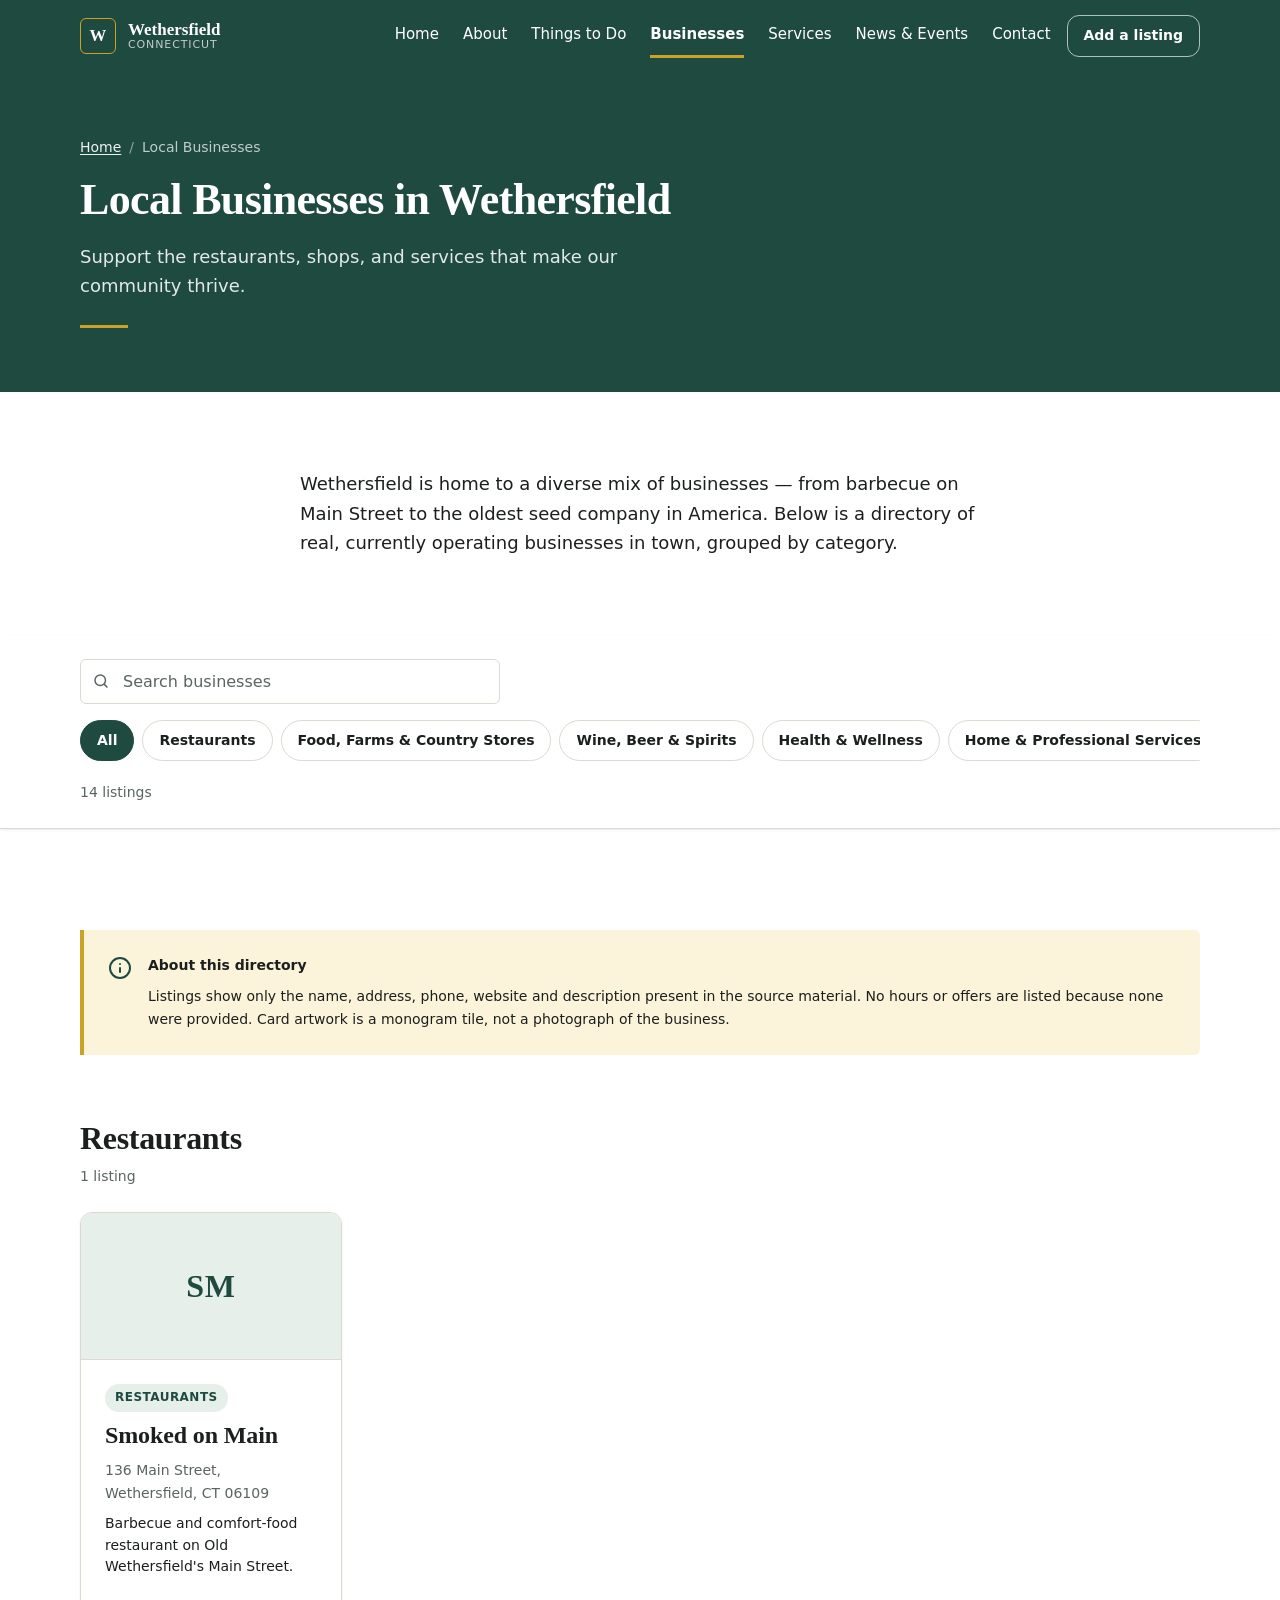
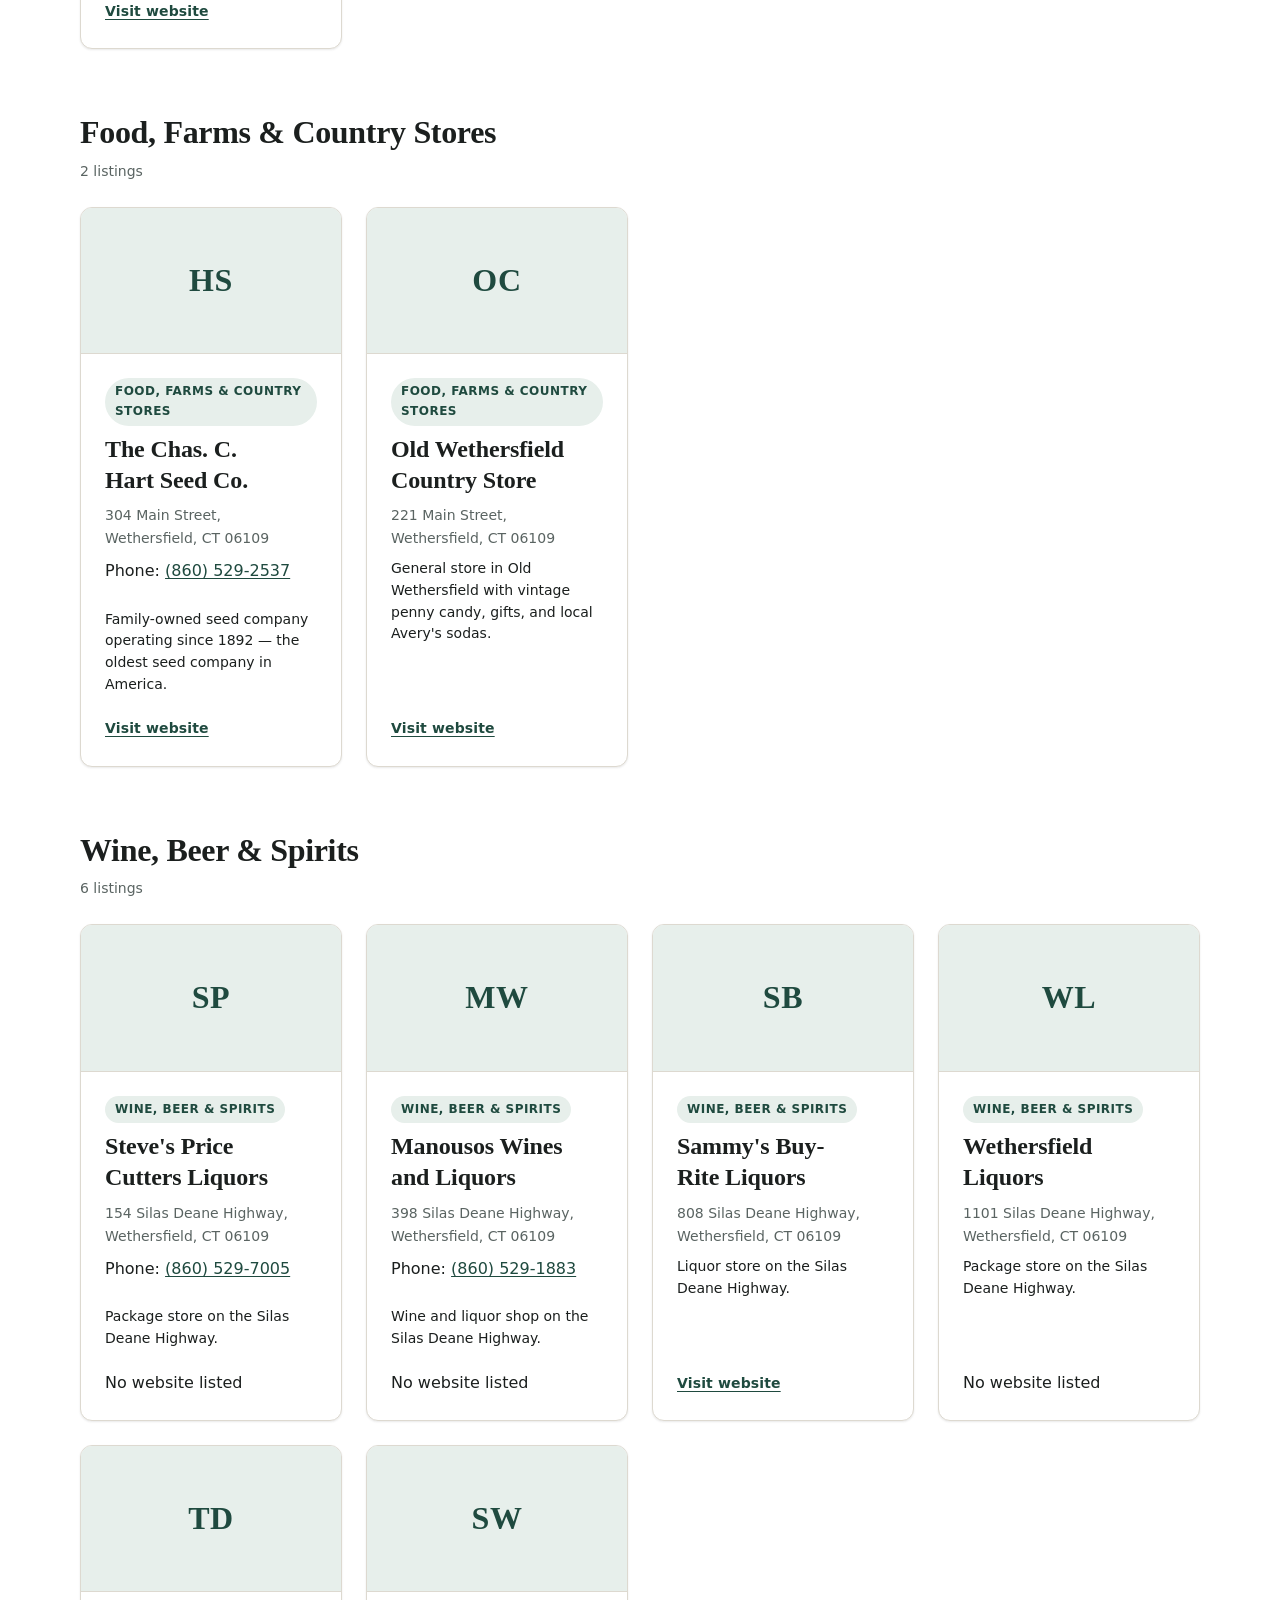
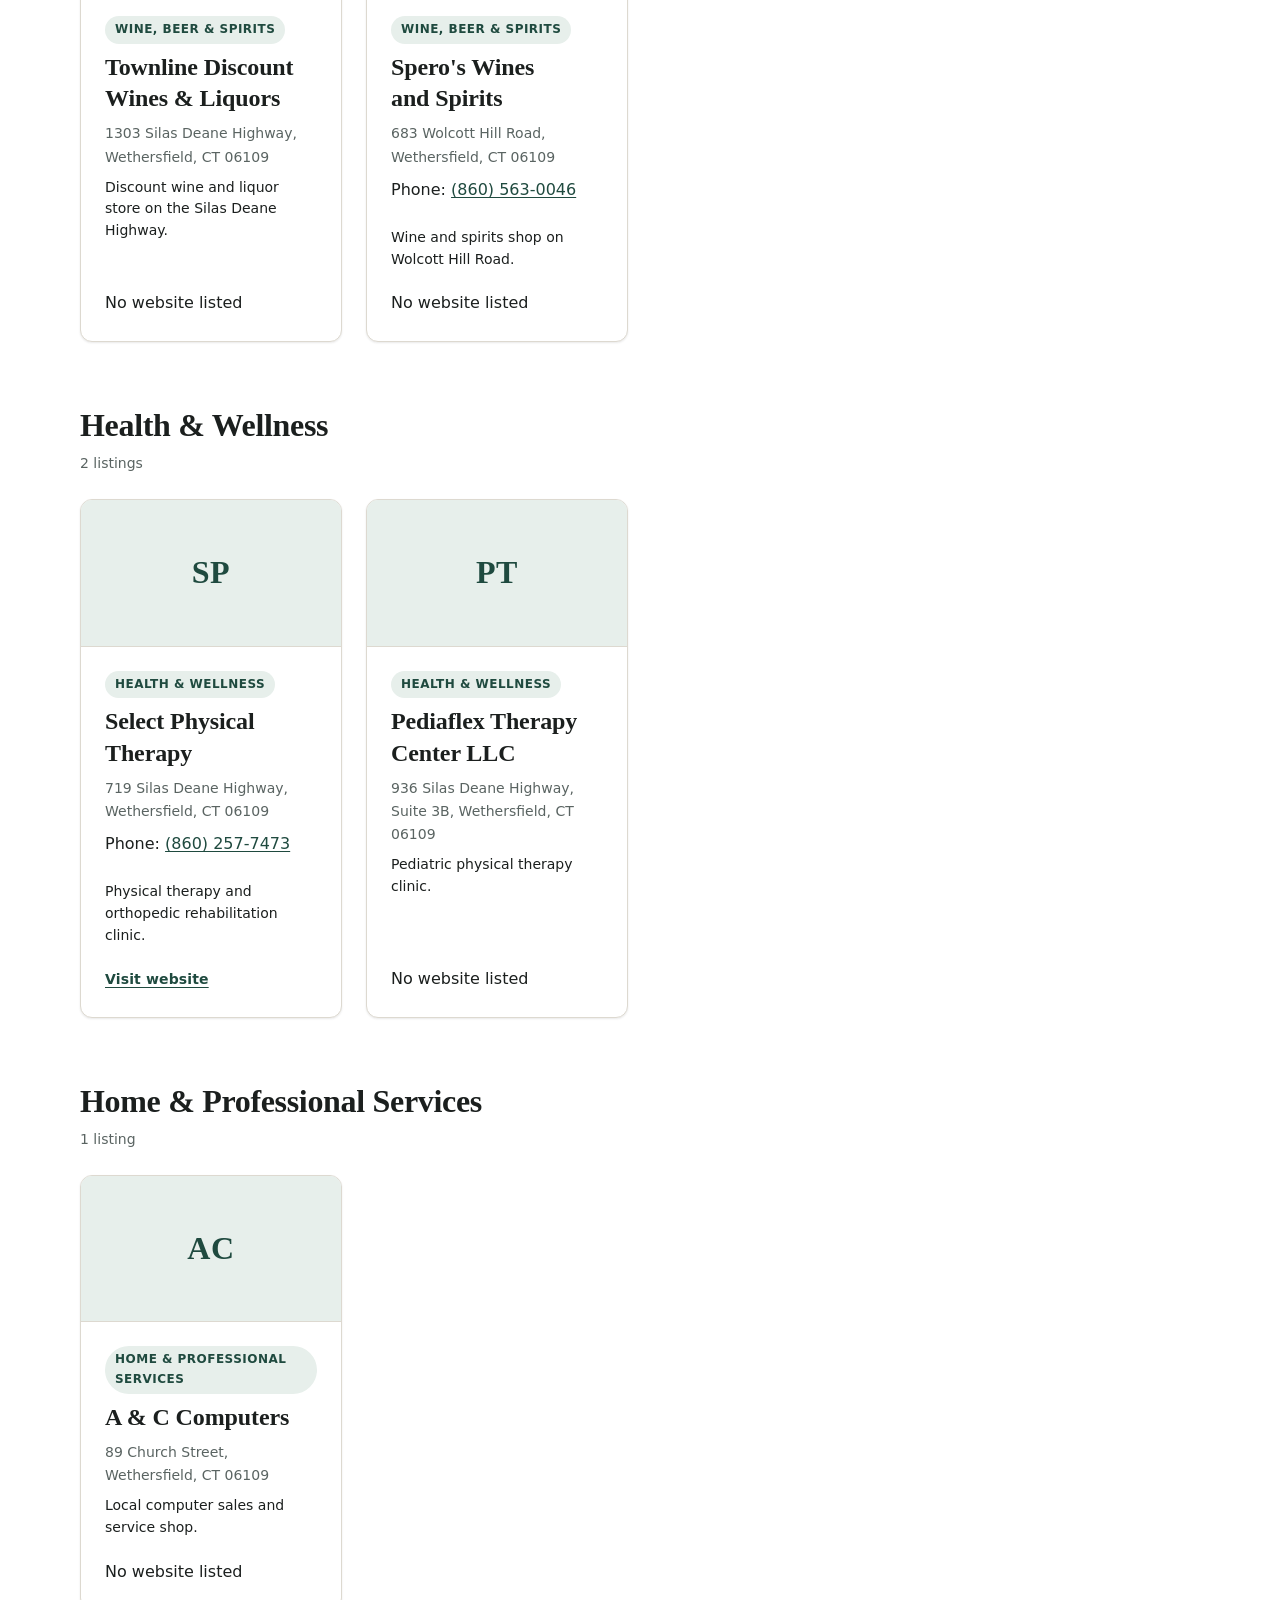
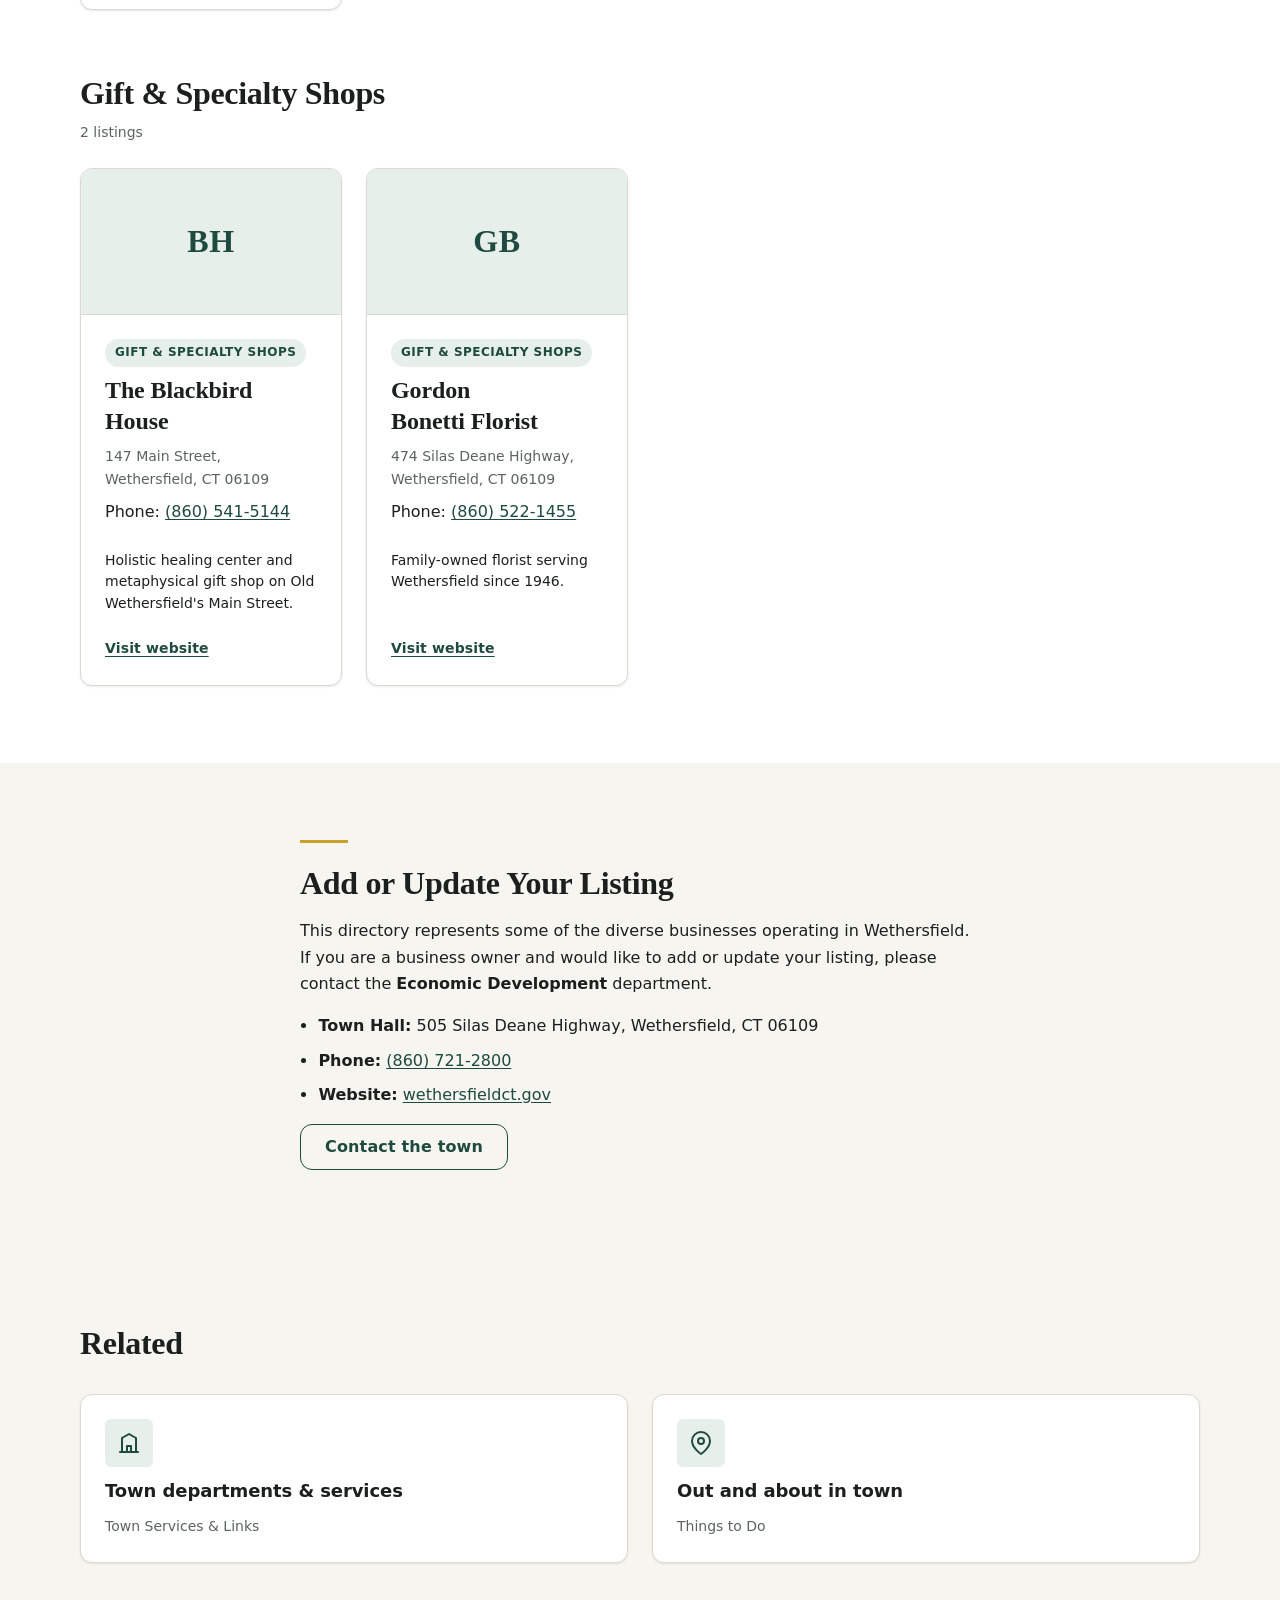
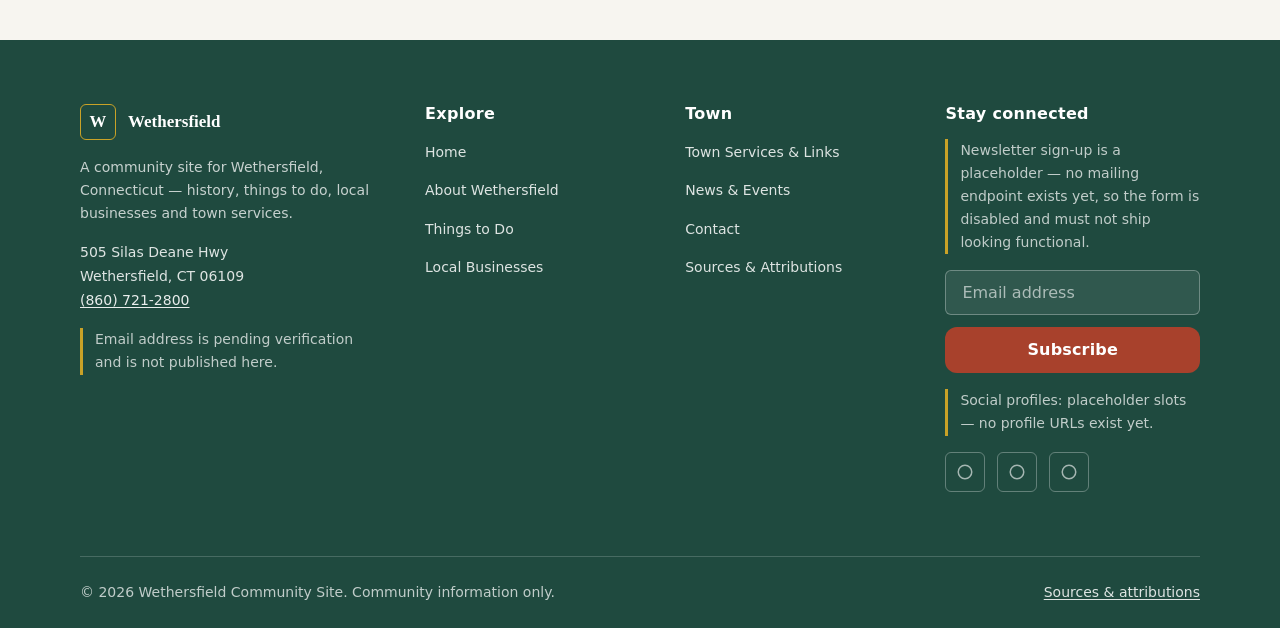
==== commit 021944b1: "fix business directory" ====
--- a/businesses.html
+++ b/businesses.html
@@ -4,13 +4,13 @@
 <meta charset="utf-8">
 <meta name="viewport" content="width=device-width, initial-scale=1">
 <title>Wethersfield, CT Business Directory — Restaurants, Shops &amp; Services</title>
-<meta name="description" content="Browse local businesses in Wethersfield, CT — restaurants, retail, specialty shops, and health &amp; wellness providers serving the community.">
+<meta name="description" content="Browse real local businesses in Wethersfield, CT — restaurants, the oldest seed company in America, wine &amp; spirits shops, health services, and specialty shops.">
 <link rel="canonical" href="businesses.html">
 <meta name="theme-color" content="#1F4A3F">
 <meta property="og:type" content="website">
 <meta property="og:site_name" content="Wethersfield Community Site">
 <meta property="og:title" content="Wethersfield, CT Business Directory — Restaurants, Shops &amp; Services">
-<meta property="og:description" content="Browse local businesses in Wethersfield, CT — restaurants, retail, specialty shops, and health &amp; wellness providers serving the community.">
+<meta property="og:description" content="Browse real local businesses in Wethersfield, CT — restaurants, the oldest seed company in America, wine &amp; spirits shops, health services, and specialty shops.">
 <meta property="og:url" content="businesses.html">
 <meta property="og:image" content="images/og-default.svg">
 <meta property="og:image:alt" content="Wethersfield, Connecticut">
@@ -87,7 +87,7 @@
 
   <section class="section">
     <div class="container prose">
-      <p class="lede">Wethersfield is home to a diverse mix of businesses — from a casual dinner on Silas Deane Highway to the oldest seed company in America on Main Street. Below is a directory of some of the businesses operating in town.</p>
+      <p class="lede">Wethersfield is home to a diverse mix of businesses — from barbecue on Main Street to the oldest seed company in America. Below is a directory of real, currently operating businesses in town, grouped by category.</p>
     </div>
   </section>
 
@@ -103,13 +103,14 @@
       <div class="chip-row" role="group" aria-label="Filter by category">
         <button class="chip" type="button" data-filter="all" aria-pressed="true">All</button>
         <button class="chip" type="button" data-filter="Restaurants" aria-pressed="false">Restaurants</button>
-        <button class="chip" type="button" data-filter="Retail" aria-pressed="false">Retail</button>
-        <button class="chip" type="button" data-filter="Services" aria-pressed="false">Services</button>
-        <button class="chip" type="button" data-filter="Retail and Specialty Shops" aria-pressed="false">Retail &amp; Specialty Shops</button>
+        <button class="chip" type="button" data-filter="Food, Farms and Country Stores" aria-pressed="false">Food, Farms &amp; Country Stores</button>
+        <button class="chip" type="button" data-filter="Wine, Beer and Spirits" aria-pressed="false">Wine, Beer &amp; Spirits</button>
         <button class="chip" type="button" data-filter="Health and Wellness" aria-pressed="false">Health &amp; Wellness</button>
-      </div>
-
-      <p class="result-count" id="result-count" aria-live="polite">15 listings</p>
+        <button class="chip" type="button" data-filter="Home and Professional Services" aria-pressed="false">Home &amp; Professional Services</button>
+        <button class="chip" type="button" data-filter="Gift and Specialty Shops" aria-pressed="false">Gift &amp; Specialty Shops</button>
+      </div>
+
+      <p class="result-count" id="result-count" aria-live="polite">14 listings</p>
     </div>
   </div>
 
@@ -121,7 +122,7 @@
         </span>
         <div class="notice-band__body">
           <p class="notice-band__title">About this directory</p>
-          <p>Listings show only the name, address, website and description present in the source material. No hours, phone numbers, or offers are listed because none were provided. Card artwork is a monogram tile, not a photograph of the business.</p>
+          <p>Listings show only the name, address, phone, website and description present in the source material. No hours or offers are listed because none were provided. Card artwork is a monogram tile, not a photograph of the business.</p>
         </div>
       </div>
 
@@ -136,266 +137,267 @@
       <!-- Restaurants -->
       <div class="category-group" data-category-group="Restaurants">
         <h2>Restaurants</h2>
+        <p class="category-group__count">1 listing</p>
+        <div class="grid grid--business">
+
+          <article class="card card--business business-card" data-category="Restaurants" data-name="Smoked on Main" data-address="136 Main Street, Wethersfield, CT 06109" data-description="Barbecue and comfort-food restaurant on Old Wethersfield's Main Street.">
+            <div class="card__media" role="img" aria-label="Smoked on Main">
+              <span class="monogram" aria-hidden="true">SM</span>
+            </div>
+            <div class="card__body">
+              <span class="chip--category">Restaurants</span>
+              <h3 class="card__title"><a href="https://smokedonmain.com/" target="_blank" rel="noopener">Smoked on Main</a></h3>
+              <p class="card__address tnum">136 Main Street, Wethersfield, CT 06109</p>
+              <p class="card__desc">Barbecue and comfort-food restaurant on Old Wethersfield's Main Street.</p>
+              <div class="card__foot">
+                <a class="btn btn--link" href="https://smokedonmain.com/" target="_blank" rel="noopener">Visit website</a>
+              </div>
+            </div>
+          </article>
+
+        </div>
+      </div>
+
+      <!-- Food, Farms and Country Stores -->
+      <div class="category-group" data-category-group="Food, Farms and Country Stores">
+        <h2>Food, Farms &amp; Country Stores</h2>
         <p class="category-group__count">2 listings</p>
         <div class="grid grid--business">
 
-          <article class="card card--business business-card" data-category="Restaurants" data-name="Chili's Grill &amp; Bar" data-address="400 Silas Deane Hwy, Wethersfield, CT 06109" data-description="A casual dining restaurant chain known for its Tex-Mex dishes and lively atmosphere.">
-            <div class="card__media" role="img" aria-label="Chili's Grill &amp; Bar">
-              <span class="monogram" aria-hidden="true">C</span>
-            </div>
-            <div class="card__body">
-              <span class="chip--category">Restaurants</span>
-              <h3 class="card__title"><a href="https://www.chilis.com" target="_blank" rel="noopener">Chili's Grill &amp; Bar</a></h3>
-              <p class="card__address tnum">400 Silas Deane Hwy, Wethersfield, CT 06109</p>
-              <p class="card__desc">A casual dining restaurant chain known for its Tex-Mex dishes and lively atmosphere.</p>
-              <div class="card__foot">
-                <a class="btn btn--link" href="https://www.chilis.com" target="_blank" rel="noopener">Visit website</a>
-              </div>
-            </div>
-          </article>
-
-          <article class="card card--business business-card" data-category="Restaurants" data-name="Bacco Restaurant" data-address="263 Main St, Wethersfield, CT 06109" data-description="Features a modern take on classic Italian dishes in a vibrant setting.">
-            <div class="card__media" role="img" aria-label="Bacco Restaurant">
-              <span class="monogram" aria-hidden="true">B</span>
-            </div>
-            <div class="card__body">
-              <span class="chip--category">Restaurants</span>
-              <h3 class="card__title"><a href="http://www.baccorestaurant.com" target="_blank" rel="noopener">Bacco Restaurant</a></h3>
-              <p class="card__address tnum">263 Main St, Wethersfield, CT 06109</p>
-              <p class="card__desc">Features a modern take on classic Italian dishes in a vibrant setting.</p>
-              <div class="card__foot">
-                <a class="btn btn--link" href="http://www.baccorestaurant.com" target="_blank" rel="noopener">Visit website</a>
-              </div>
-            </div>
-          </article>
-
-        </div>
-      </div>
-
-      <!-- Retail -->
-      <div class="category-group" data-category-group="Retail">
-        <h2>Retail</h2>
+          <article class="card card--business business-card" data-category="Food, Farms and Country Stores" data-name="The Chas. C. Hart Seed Co." data-address="304 Main Street, Wethersfield, CT 06109" data-description="Family-owned seed company operating since 1892 — the oldest seed company in America.">
+            <div class="card__media" role="img" aria-label="The Chas. C. Hart Seed Co.">
+              <span class="monogram" aria-hidden="true">HS</span>
+            </div>
+            <div class="card__body">
+              <span class="chip--category">Food, Farms &amp; Country Stores</span>
+              <h3 class="card__title"><a href="https://www.hartseed.com/" target="_blank" rel="noopener">The Chas. C. Hart Seed Co.</a></h3>
+              <p class="card__address tnum">304 Main Street, Wethersfield, CT 06109</p>
+              <p class="card__phone">Phone: <a class="tnum" href="tel:+18605292537">(860) 529-2537</a></p>
+              <p class="card__desc">Family-owned seed company operating since 1892 — the oldest seed company in America.</p>
+              <div class="card__foot">
+                <a class="btn btn--link" href="https://www.hartseed.com/" target="_blank" rel="noopener">Visit website</a>
+              </div>
+            </div>
+          </article>
+
+          <article class="card card--business business-card" data-category="Food, Farms and Country Stores" data-name="Old Wethersfield Country Store" data-address="221 Main Street, Wethersfield, CT 06109" data-description="General store in Old Wethersfield with vintage penny candy, gifts, and local Avery's sodas.">
+            <div class="card__media" role="img" aria-label="Old Wethersfield Country Store">
+              <span class="monogram" aria-hidden="true">OC</span>
+            </div>
+            <div class="card__body">
+              <span class="chip--category">Food, Farms &amp; Country Stores</span>
+              <h3 class="card__title"><a href="https://www.owcsct.com/" target="_blank" rel="noopener">Old Wethersfield Country Store</a></h3>
+              <p class="card__address tnum">221 Main Street, Wethersfield, CT 06109</p>
+              <p class="card__desc">General store in Old Wethersfield with vintage penny candy, gifts, and local Avery's sodas.</p>
+              <div class="card__foot">
+                <a class="btn btn--link" href="https://www.owcsct.com/" target="_blank" rel="noopener">Visit website</a>
+              </div>
+            </div>
+          </article>
+
+        </div>
+      </div>
+
+      <!-- Wine, Beer and Spirits -->
+      <div class="category-group" data-category-group="Wine, Beer and Spirits">
+        <h2>Wine, Beer &amp; Spirits</h2>
+        <p class="category-group__count">6 listings</p>
+        <div class="grid grid--business">
+
+          <article class="card card--business business-card" data-category="Wine, Beer and Spirits" data-name="Steve's Price Cutters Liquors" data-address="154 Silas Deane Highway, Wethersfield, CT 06109" data-description="Package store on the Silas Deane Highway.">
+            <div class="card__media" role="img" aria-label="Steve's Price Cutters Liquors">
+              <span class="monogram" aria-hidden="true">SP</span>
+            </div>
+            <div class="card__body">
+              <span class="chip--category">Wine, Beer &amp; Spirits</span>
+              <h3 class="card__title"><span class="card__title-text">Steve's Price Cutters Liquors</span></h3>
+              <p class="card__address tnum">154 Silas Deane Highway, Wethersfield, CT 06109</p>
+              <p class="card__phone">Phone: <a class="tnum" href="tel:+18605297005">(860) 529-7005</a></p>
+              <p class="card__desc">Package store on the Silas Deane Highway.</p>
+              <div class="card__foot">
+                <span class="card__noweb">No website listed</span>
+              </div>
+            </div>
+          </article>
+
+          <article class="card card--business business-card" data-category="Wine, Beer and Spirits" data-name="Manousos Wines and Liquors" data-address="398 Silas Deane Highway, Wethersfield, CT 06109" data-description="Wine and liquor shop on the Silas Deane Highway.">
+            <div class="card__media" role="img" aria-label="Manousos Wines and Liquors">
+              <span class="monogram" aria-hidden="true">MW</span>
+            </div>
+            <div class="card__body">
+              <span class="chip--category">Wine, Beer &amp; Spirits</span>
+              <h3 class="card__title"><span class="card__title-text">Manousos Wines and Liquors</span></h3>
+              <p class="card__address tnum">398 Silas Deane Highway, Wethersfield, CT 06109</p>
+              <p class="card__phone">Phone: <a class="tnum" href="tel:+18605291883">(860) 529-1883</a></p>
+              <p class="card__desc">Wine and liquor shop on the Silas Deane Highway.</p>
+              <div class="card__foot">
+                <span class="card__noweb">No website listed</span>
+              </div>
+            </div>
+          </article>
+
+          <article class="card card--business business-card" data-category="Wine, Beer and Spirits" data-name="Sammy's Buy-Rite Liquors" data-address="808 Silas Deane Highway, Wethersfield, CT 06109" data-description="Liquor store on the Silas Deane Highway.">
+            <div class="card__media" role="img" aria-label="Sammy's Buy-Rite Liquors">
+              <span class="monogram" aria-hidden="true">SB</span>
+            </div>
+            <div class="card__body">
+              <span class="chip--category">Wine, Beer &amp; Spirits</span>
+              <h3 class="card__title"><a href="https://buyritewethersfield.com/" target="_blank" rel="noopener">Sammy's Buy-Rite Liquors</a></h3>
+              <p class="card__address tnum">808 Silas Deane Highway, Wethersfield, CT 06109</p>
+              <p class="card__desc">Liquor store on the Silas Deane Highway.</p>
+              <div class="card__foot">
+                <a class="btn btn--link" href="https://buyritewethersfield.com/" target="_blank" rel="noopener">Visit website</a>
+              </div>
+            </div>
+          </article>
+
+          <article class="card card--business business-card" data-category="Wine, Beer and Spirits" data-name="Wethersfield Liquors" data-address="1101 Silas Deane Highway, Wethersfield, CT 06109" data-description="Package store on the Silas Deane Highway.">
+            <div class="card__media" role="img" aria-label="Wethersfield Liquors">
+              <span class="monogram" aria-hidden="true">WL</span>
+            </div>
+            <div class="card__body">
+              <span class="chip--category">Wine, Beer &amp; Spirits</span>
+              <h3 class="card__title"><span class="card__title-text">Wethersfield Liquors</span></h3>
+              <p class="card__address tnum">1101 Silas Deane Highway, Wethersfield, CT 06109</p>
+              <p class="card__desc">Package store on the Silas Deane Highway.</p>
+              <div class="card__foot">
+                <span class="card__noweb">No website listed</span>
+              </div>
+            </div>
+          </article>
+
+          <article class="card card--business business-card" data-category="Wine, Beer and Spirits" data-name="Townline Discount Wines &amp; Liquors" data-address="1303 Silas Deane Highway, Wethersfield, CT 06109" data-description="Discount wine and liquor store on the Silas Deane Highway.">
+            <div class="card__media" role="img" aria-label="Townline Discount Wines &amp; Liquors">
+              <span class="monogram" aria-hidden="true">TD</span>
+            </div>
+            <div class="card__body">
+              <span class="chip--category">Wine, Beer &amp; Spirits</span>
+              <h3 class="card__title"><span class="card__title-text">Townline Discount Wines &amp; Liquors</span></h3>
+              <p class="card__address tnum">1303 Silas Deane Highway, Wethersfield, CT 06109</p>
+              <p class="card__desc">Discount wine and liquor store on the Silas Deane Highway.</p>
+              <div class="card__foot">
+                <span class="card__noweb">No website listed</span>
+              </div>
+            </div>
+          </article>
+
+          <article class="card card--business business-card" data-category="Wine, Beer and Spirits" data-name="Spero's Wines and Spirits" data-address="683 Wolcott Hill Road, Wethersfield, CT 06109" data-description="Wine and spirits shop on Wolcott Hill Road.">
+            <div class="card__media" role="img" aria-label="Spero's Wines and Spirits">
+              <span class="monogram" aria-hidden="true">SW</span>
+            </div>
+            <div class="card__body">
+              <span class="chip--category">Wine, Beer &amp; Spirits</span>
+              <h3 class="card__title"><span class="card__title-text">Spero's Wines and Spirits</span></h3>
+              <p class="card__address tnum">683 Wolcott Hill Road, Wethersfield, CT 06109</p>
+              <p class="card__phone">Phone: <a class="tnum" href="tel:+18605630046">(860) 563-0046</a></p>
+              <p class="card__desc">Wine and spirits shop on Wolcott Hill Road.</p>
+              <div class="card__foot">
+                <span class="card__noweb">No website listed</span>
+              </div>
+            </div>
+          </article>
+
+        </div>
+      </div>
+
+      <!-- Health and Wellness -->
+      <div class="category-group" data-category-group="Health and Wellness">
+        <h2>Health &amp; Wellness</h2>
         <p class="category-group__count">2 listings</p>
         <div class="grid grid--business">
 
-          <article class="card card--business business-card" data-category="Retail" data-name="Wethersfield Farmers Market" data-address="505 Silas Deane Hwy, Wethersfield, CT 06109" data-description="Offers fresh produce and local goods every Saturday during the harvest season.">
-            <div class="card__media" role="img" aria-label="Wethersfield Farmers Market">
-              <span class="monogram" aria-hidden="true">WF</span>
-            </div>
-            <div class="card__body">
-              <span class="chip--category">Retail</span>
-              <h3 class="card__title"><a href="https://www.wethersfieldct.gov" target="_blank" rel="noopener">Wethersfield Farmers Market</a></h3>
-              <p class="card__address tnum">505 Silas Deane Hwy, Wethersfield, CT 06109</p>
-              <p class="card__desc">Offers fresh produce and local goods every Saturday during the harvest season.</p>
-              <div class="card__foot">
-                <a class="btn btn--link" href="https://www.wethersfieldct.gov" target="_blank" rel="noopener">Visit website</a>
-              </div>
-            </div>
-          </article>
-
-          <article class="card card--business business-card" data-category="Retail" data-name="Plant Harts Seeds" data-address="294 Main St, Wethersfield, CT 06109" data-description="The oldest seed company in America, specializing in a variety of seeds.">
-            <div class="card__media" role="img" aria-label="Plant Harts Seeds">
-              <span class="monogram" aria-hidden="true">PH</span>
-            </div>
-            <div class="card__body">
-              <span class="chip--category">Retail</span>
-              <h3 class="card__title"><a href="https://www.plantharts.com" target="_blank" rel="noopener">Plant Harts Seeds</a></h3>
-              <p class="card__address tnum">294 Main St, Wethersfield, CT 06109</p>
-              <p class="card__desc">The oldest seed company in America, specializing in a variety of seeds.</p>
-              <div class="card__foot">
-                <a class="btn btn--link" href="https://www.plantharts.com" target="_blank" rel="noopener">Visit website</a>
-              </div>
-            </div>
-          </article>
-
-        </div>
-      </div>
-
-      <!-- Services -->
-      <div class="category-group" data-category-group="Services">
-        <h2>Services</h2>
+          <article class="card card--business business-card" data-category="Health and Wellness" data-name="Select Physical Therapy" data-address="719 Silas Deane Highway, Wethersfield, CT 06109" data-description="Physical therapy and orthopedic rehabilitation clinic.">
+            <div class="card__media" role="img" aria-label="Select Physical Therapy">
+              <span class="monogram" aria-hidden="true">SP</span>
+            </div>
+            <div class="card__body">
+              <span class="chip--category">Health &amp; Wellness</span>
+              <h3 class="card__title"><a href="https://www.selectphysicaltherapy.com/contact/find-a-location/ct/wethersfield/wethersfield/" target="_blank" rel="noopener">Select Physical Therapy</a></h3>
+              <p class="card__address tnum">719 Silas Deane Highway, Wethersfield, CT 06109</p>
+              <p class="card__phone">Phone: <a class="tnum" href="tel:+18602577473">(860) 257-7473</a></p>
+              <p class="card__desc">Physical therapy and orthopedic rehabilitation clinic.</p>
+              <div class="card__foot">
+                <a class="btn btn--link" href="https://www.selectphysicaltherapy.com/contact/find-a-location/ct/wethersfield/wethersfield/" target="_blank" rel="noopener">Visit website</a>
+              </div>
+            </div>
+          </article>
+
+          <article class="card card--business business-card" data-category="Health and Wellness" data-name="Pediaflex Therapy Center LLC" data-address="936 Silas Deane Highway, Suite 3B, Wethersfield, CT 06109" data-description="Pediatric physical therapy clinic.">
+            <div class="card__media" role="img" aria-label="Pediaflex Therapy Center LLC">
+              <span class="monogram" aria-hidden="true">PT</span>
+            </div>
+            <div class="card__body">
+              <span class="chip--category">Health &amp; Wellness</span>
+              <h3 class="card__title"><span class="card__title-text">Pediaflex Therapy Center LLC</span></h3>
+              <p class="card__address tnum">936 Silas Deane Highway, Suite 3B, Wethersfield, CT 06109</p>
+              <p class="card__desc">Pediatric physical therapy clinic.</p>
+              <div class="card__foot">
+                <span class="card__noweb">No website listed</span>
+              </div>
+            </div>
+          </article>
+
+        </div>
+      </div>
+
+      <!-- Home and Professional Services -->
+      <div class="category-group" data-category-group="Home and Professional Services">
+        <h2>Home &amp; Professional Services</h2>
+        <p class="category-group__count">1 listing</p>
+        <div class="grid grid--business">
+
+          <article class="card card--business business-card" data-category="Home and Professional Services" data-name="A &amp; C Computers" data-address="89 Church Street, Wethersfield, CT 06109" data-description="Local computer sales and service shop.">
+            <div class="card__media" role="img" aria-label="A &amp; C Computers">
+              <span class="monogram" aria-hidden="true">AC</span>
+            </div>
+            <div class="card__body">
+              <span class="chip--category">Home &amp; Professional Services</span>
+              <h3 class="card__title"><span class="card__title-text">A &amp; C Computers</span></h3>
+              <p class="card__address tnum">89 Church Street, Wethersfield, CT 06109</p>
+              <p class="card__desc">Local computer sales and service shop.</p>
+              <div class="card__foot">
+                <span class="card__noweb">No website listed</span>
+              </div>
+            </div>
+          </article>
+
+        </div>
+      </div>
+
+      <!-- Gift and Specialty Shops -->
+      <div class="category-group" data-category-group="Gift and Specialty Shops">
+        <h2>Gift &amp; Specialty Shops</h2>
         <p class="category-group__count">2 listings</p>
         <div class="grid grid--business">
 
-          <article class="card card--business business-card" data-category="Services" data-name="KBA Accounting Solutions" data-address="1200 Silas Deane Hwy, Wethersfield, CT 06109" data-description="Provides tax preparation and accounting services for small businesses and individuals.">
-            <div class="card__media" role="img" aria-label="KBA Accounting Solutions">
-              <span class="monogram" aria-hidden="true">KBA</span>
-            </div>
-            <div class="card__body">
-              <span class="chip--category">Services</span>
-              <h3 class="card__title"><a href="https://www.kba.com" target="_blank" rel="noopener">KBA Accounting Solutions</a></h3>
-              <p class="card__address tnum">1200 Silas Deane Hwy, Wethersfield, CT 06109</p>
-              <p class="card__desc">Provides tax preparation and accounting services for small businesses and individuals.</p>
-              <div class="card__foot">
-                <a class="btn btn--link" href="https://www.kba.com" target="_blank" rel="noopener">Visit website</a>
-              </div>
-            </div>
-          </article>
-
-          <article class="card card--business business-card" data-category="Services" data-name="River Rock Yoga" data-address="432 Silas Deane Hwy, Wethersfield, CT 06109" data-description="A personal studio offering classes and wellness sessions for all levels.">
-            <div class="card__media" role="img" aria-label="River Rock Yoga">
-              <span class="monogram" aria-hidden="true">RR</span>
-            </div>
-            <div class="card__body">
-              <span class="chip--category">Services</span>
-              <h3 class="card__title"><a href="https://www.riverrockyoga.com" target="_blank" rel="noopener">River Rock Yoga</a></h3>
-              <p class="card__address tnum">432 Silas Deane Hwy, Wethersfield, CT 06109</p>
-              <p class="card__desc">A personal studio offering classes and wellness sessions for all levels.</p>
-              <div class="card__foot">
-                <a class="btn btn--link" href="https://www.riverrockyoga.com" target="_blank" rel="noopener">Visit website</a>
-              </div>
-            </div>
-          </article>
-
-        </div>
-      </div>
-
-      <!-- Retail and Specialty Shops -->
-      <div class="category-group" data-category-group="Retail and Specialty Shops">
-        <h2>Retail and Specialty Shops</h2>
-        <p class="category-group__count">4 listings</p>
-        <div class="grid grid--business">
-
-          <article class="card card--business business-card" data-category="Retail and Specialty Shops" data-name="Wethersfield Wine &amp; Spirits" data-address="1600 Silas Deane Hwy, Wethersfield, CT 06109" data-description="A retail store specializing in wine and spirits for all occasions.">
-            <div class="card__media" role="img" aria-label="Wethersfield Wine &amp; Spirits">
-              <span class="monogram" aria-hidden="true">WW</span>
-            </div>
-            <div class="card__body">
-              <span class="chip--category">Retail &amp; Specialty Shops</span>
-              <h3 class="card__title"><a href="https://www.wethersfieldwine.com" target="_blank" rel="noopener">Wethersfield Wine &amp; Spirits</a></h3>
-              <p class="card__address tnum">1600 Silas Deane Hwy, Wethersfield, CT 06109</p>
-              <p class="card__desc">A retail store specializing in wine and spirits for all occasions.</p>
-              <div class="card__foot">
-                <a class="btn btn--link" href="https://www.wethersfieldwine.com" target="_blank" rel="noopener">Visit website</a>
-              </div>
-            </div>
-          </article>
-
-          <article class="card card--business business-card" data-category="Retail and Specialty Shops" data-name="A-Z Computers" data-address="1465 Silas Deane Hwy, Wethersfield, CT 06109" data-description="Offers computer repair services and sales in the Wethersfield area.">
-            <div class="card__media" role="img" aria-label="A-Z Computers">
-              <span class="monogram" aria-hidden="true">AZ</span>
-            </div>
-            <div class="card__body">
-              <span class="chip--category">Retail &amp; Specialty Shops</span>
-              <h3 class="card__title"><a href="https://www.azcomputers.com" target="_blank" rel="noopener">A-Z Computers</a></h3>
-              <p class="card__address tnum">1465 Silas Deane Hwy, Wethersfield, CT 06109</p>
-              <p class="card__desc">Offers computer repair services and sales in the Wethersfield area.</p>
-              <div class="card__foot">
-                <a class="btn btn--link" href="https://www.azcomputers.com" target="_blank" rel="noopener">Visit website</a>
-              </div>
-            </div>
-          </article>
-
-          <article class="card card--business business-card" data-category="Retail and Specialty Shops" data-name="The Greenhouse" data-address="318 Silas Deane Hwy, Wethersfield, CT 06109" data-description="A local florist providing flowers and gifts for all occasions.">
-            <div class="card__media" role="img" aria-label="The Greenhouse">
-              <span class="monogram" aria-hidden="true">G</span>
-            </div>
-            <div class="card__body">
-              <span class="chip--category">Retail &amp; Specialty Shops</span>
-              <h3 class="card__title"><a href="https://www.thegreenhousect.com" target="_blank" rel="noopener">The Greenhouse</a></h3>
-              <p class="card__address tnum">318 Silas Deane Hwy, Wethersfield, CT 06109</p>
-              <p class="card__desc">A local florist providing flowers and gifts for all occasions.</p>
-              <div class="card__foot">
-                <a class="btn btn--link" href="https://www.thegreenhousect.com" target="_blank" rel="noopener">Visit website</a>
-              </div>
-            </div>
-          </article>
-
-          <article class="card card--business business-card" data-category="Retail and Specialty Shops" data-name="Everything Connecticut" data-address="10 Main St, Wethersfield, CT 06109" data-description="A boutique showcasing local artisan crafts and Connecticut-themed gifts.">
-            <div class="card__media" role="img" aria-label="Everything Connecticut">
-              <span class="monogram" aria-hidden="true">EC</span>
-            </div>
-            <div class="card__body">
-              <span class="chip--category">Retail &amp; Specialty Shops</span>
-              <h3 class="card__title"><a href="https://www.everythingconnecticut.com" target="_blank" rel="noopener">Everything Connecticut</a></h3>
-              <p class="card__address tnum">10 Main St, Wethersfield, CT 06109</p>
-              <p class="card__desc">A boutique showcasing local artisan crafts and Connecticut-themed gifts.</p>
-              <div class="card__foot">
-                <a class="btn btn--link" href="https://www.everythingconnecticut.com" target="_blank" rel="noopener">Visit website</a>
-              </div>
-            </div>
-          </article>
-
-        </div>
-      </div>
-
-      <!-- Health and Wellness -->
-      <div class="category-group" data-category-group="Health and Wellness">
-        <h2>Health and Wellness</h2>
-        <p class="category-group__count">5 listings</p>
-        <div class="grid grid--business">
-
-          <article class="card card--business business-card" data-category="Health and Wellness" data-name="Wethersfield Family Dentistry" data-address="30 Farmstead Ln, Wethersfield, CT 06109" data-description="Offers general and cosmetic dentistry services in a friendly atmosphere.">
-            <div class="card__media" role="img" aria-label="Wethersfield Family Dentistry">
-              <span class="monogram" aria-hidden="true">FD</span>
-            </div>
-            <div class="card__body">
-              <span class="chip--category">Health &amp; Wellness</span>
-              <h3 class="card__title"><a href="https://www.wethersfieldfamilydentistry.com" target="_blank" rel="noopener">Wethersfield Family Dentistry</a></h3>
-              <p class="card__address tnum">30 Farmstead Ln, Wethersfield, CT 06109</p>
-              <p class="card__desc">Offers general and cosmetic dentistry services in a friendly atmosphere.</p>
-              <div class="card__foot">
-                <a class="btn btn--link" href="https://www.wethersfieldfamilydentistry.com" target="_blank" rel="noopener">Visit website</a>
-              </div>
-            </div>
-          </article>
-
-          <article class="card card--business business-card" data-category="Health and Wellness" data-name="The Eye Center" data-address="780 Silas Deane Hwy, Wethersfield, CT 06109" data-description="Eye care specialists providing comprehensive eye exams and eyewear.">
-            <div class="card__media" role="img" aria-label="The Eye Center">
-              <span class="monogram" aria-hidden="true">EC</span>
-            </div>
-            <div class="card__body">
-              <span class="chip--category">Health &amp; Wellness</span>
-              <h3 class="card__title"><a href="https://www.eyecenterct.com" target="_blank" rel="noopener">The Eye Center</a></h3>
-              <p class="card__address tnum">780 Silas Deane Hwy, Wethersfield, CT 06109</p>
-              <p class="card__desc">Eye care specialists providing comprehensive eye exams and eyewear.</p>
-              <div class="card__foot">
-                <a class="btn btn--link" href="https://www.eyecenterct.com" target="_blank" rel="noopener">Visit website</a>
-              </div>
-            </div>
-          </article>
-
-          <article class="card card--business business-card" data-category="Health and Wellness" data-name="Nutrition Works" data-address="1200 Silas Deane Hwy, Wethersfield, CT 06109" data-description="Offers nutrition consulting services and wellness programs for individuals.">
-            <div class="card__media" role="img" aria-label="Nutrition Works">
-              <span class="monogram" aria-hidden="true">NW</span>
-            </div>
-            <div class="card__body">
-              <span class="chip--category">Health &amp; Wellness</span>
-              <h3 class="card__title"><a href="https://www.nutritionworksct.com" target="_blank" rel="noopener">Nutrition Works</a></h3>
-              <p class="card__address tnum">1200 Silas Deane Hwy, Wethersfield, CT 06109</p>
-              <p class="card__desc">Offers nutrition consulting services and wellness programs for individuals.</p>
-              <div class="card__foot">
-                <a class="btn btn--link" href="https://www.nutritionworksct.com" target="_blank" rel="noopener">Visit website</a>
-              </div>
-            </div>
-          </article>
-
-          <article class="card card--business business-card" data-category="Health and Wellness" data-name="Wethersfield Fitness" data-address="335 Silas Deane Hwy, Wethersfield, CT 06109" data-description="A local gym offering fitness classes and personal training sessions.">
-            <div class="card__media" role="img" aria-label="Wethersfield Fitness">
-              <span class="monogram" aria-hidden="true">WF</span>
-            </div>
-            <div class="card__body">
-              <span class="chip--category">Health &amp; Wellness</span>
-              <h3 class="card__title"><a href="https://www.wethersfieldfitness.com" target="_blank" rel="noopener">Wethersfield Fitness</a></h3>
-              <p class="card__address tnum">335 Silas Deane Hwy, Wethersfield, CT 06109</p>
-              <p class="card__desc">A local gym offering fitness classes and personal training sessions.</p>
-              <div class="card__foot">
-                <a class="btn btn--link" href="https://www.wethersfieldfitness.com" target="_blank" rel="noopener">Visit website</a>
-              </div>
-            </div>
-          </article>
-
-          <article class="card card--business business-card" data-category="Health and Wellness" data-name="Wethersfield Physical Therapy" data-address="505 Silas Deane Hwy, Wethersfield, CT 06109" data-description="Provides personalized rehabilitation and physical therapy services.">
-            <div class="card__media" role="img" aria-label="Wethersfield Physical Therapy">
-              <span class="monogram" aria-hidden="true">PT</span>
-            </div>
-            <div class="card__body">
-              <span class="chip--category">Health &amp; Wellness</span>
-              <h3 class="card__title"><a href="https://www.wethersfieldpt.com" target="_blank" rel="noopener">Wethersfield Physical Therapy</a></h3>
-              <p class="card__address tnum">505 Silas Deane Hwy, Wethersfield, CT 06109</p>
-              <p class="card__desc">Provides personalized rehabilitation and physical therapy services.</p>
-              <div class="card__foot">
-                <a class="btn btn--link" href="https://www.wethersfieldpt.com" target="_blank" rel="noopener">Visit website</a>
+          <article class="card card--business business-card" data-category="Gift and Specialty Shops" data-name="The Blackbird House" data-address="147 Main Street, Wethersfield, CT 06109" data-description="Holistic healing center and metaphysical gift shop on Old Wethersfield's Main Street.">
+            <div class="card__media" role="img" aria-label="The Blackbird House">
+              <span class="monogram" aria-hidden="true">BH</span>
+            </div>
+            <div class="card__body">
+              <span class="chip--category">Gift &amp; Specialty Shops</span>
+              <h3 class="card__title"><a href="https://www.theblackbirdhouse.com/" target="_blank" rel="noopener">The Blackbird House</a></h3>
+              <p class="card__address tnum">147 Main Street, Wethersfield, CT 06109</p>
+              <p class="card__phone">Phone: <a class="tnum" href="tel:+18605415144">(860) 541-5144</a></p>
+              <p class="card__desc">Holistic healing center and metaphysical gift shop on Old Wethersfield's Main Street.</p>
+              <div class="card__foot">
+                <a class="btn btn--link" href="https://www.theblackbirdhouse.com/" target="_blank" rel="noopener">Visit website</a>
+              </div>
+            </div>
+          </article>
+
+          <article class="card card--business business-card" data-category="Gift and Specialty Shops" data-name="Gordon Bonetti Florist" data-address="474 Silas Deane Highway, Wethersfield, CT 06109" data-description="Family-owned florist serving Wethersfield since 1946.">
+            <div class="card__media" role="img" aria-label="Gordon Bonetti Florist">
+              <span class="monogram" aria-hidden="true">GB</span>
+            </div>
+            <div class="card__body">
+              <span class="chip--category">Gift &amp; Specialty Shops</span>
+              <h3 class="card__title"><a href="https://www.gordonbonettiflorist.com/" target="_blank" rel="noopener">Gordon Bonetti Florist</a></h3>
+              <p class="card__address tnum">474 Silas Deane Highway, Wethersfield, CT 06109</p>
+              <p class="card__phone">Phone: <a class="tnum" href="tel:+18605221455">(860) 522-1455</a></p>
+              <p class="card__desc">Family-owned florist serving Wethersfield since 1946.</p>
+              <div class="card__foot">
+                <a class="btn btn--link" href="https://www.gordonbonettiflorist.com/" target="_blank" rel="noopener">Visit website</a>
               </div>
             </div>
           </article>
@@ -411,7 +413,7 @@
       <h2 id="add-listing">Add or Update Your Listing</h2>
       <p>This directory represents some of the diverse businesses operating in Wethersfield. If you are a business owner and would like to add or update your listing, please contact the <strong>Economic Development</strong> department.</p>
       <ul>
-        <li><strong>Town Hall:</strong> 505 Silas Deane Hwy, Wethersfield, CT 06109</li>
+        <li><strong>Town Hall:</strong> 505 Silas Deane Highway, Wethersfield, CT 06109</li>
         <li><strong>Phone:</strong> <a class="tnum" href="tel:+18607212800">(860) 721-2800</a></li>
         <li><strong>Website:</strong> <a href="https://wethersfieldct.gov" target="_blank" rel="noopener">wethersfieldct.gov</a></li>
       </ul>
